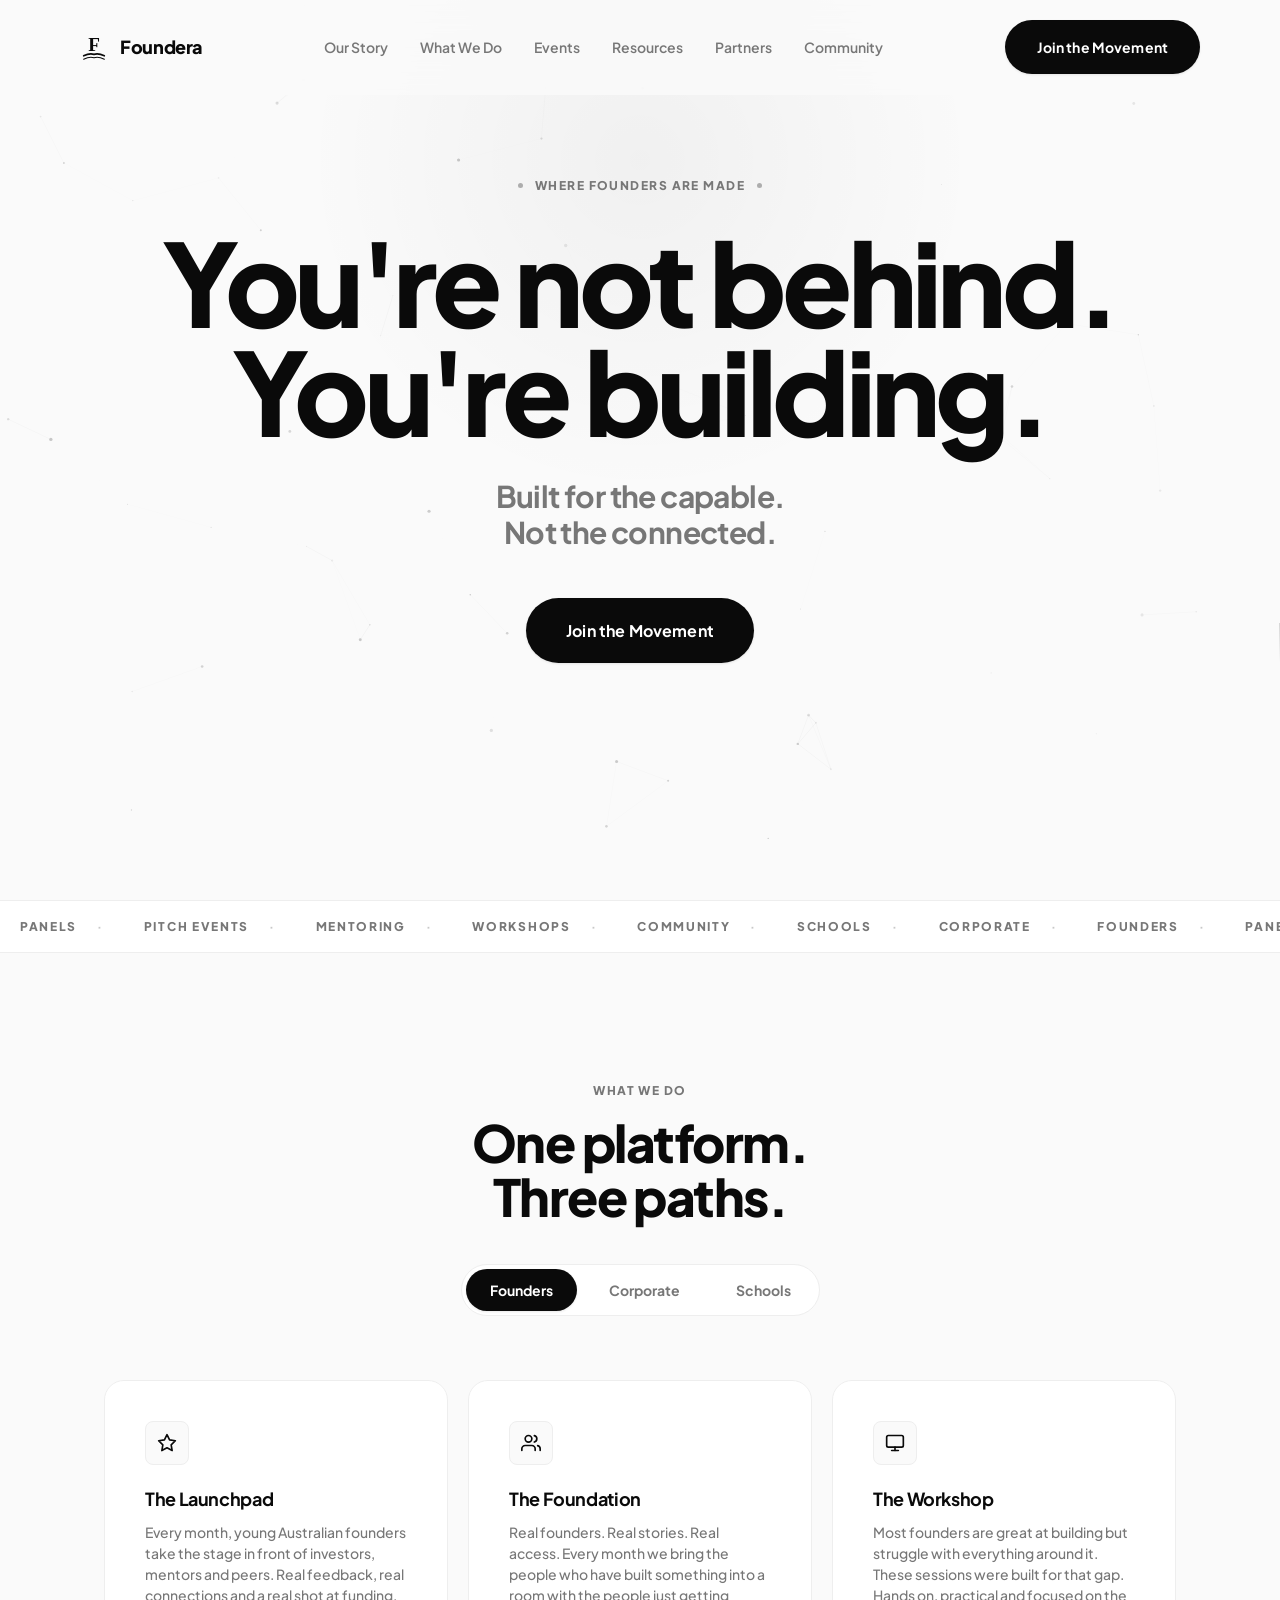
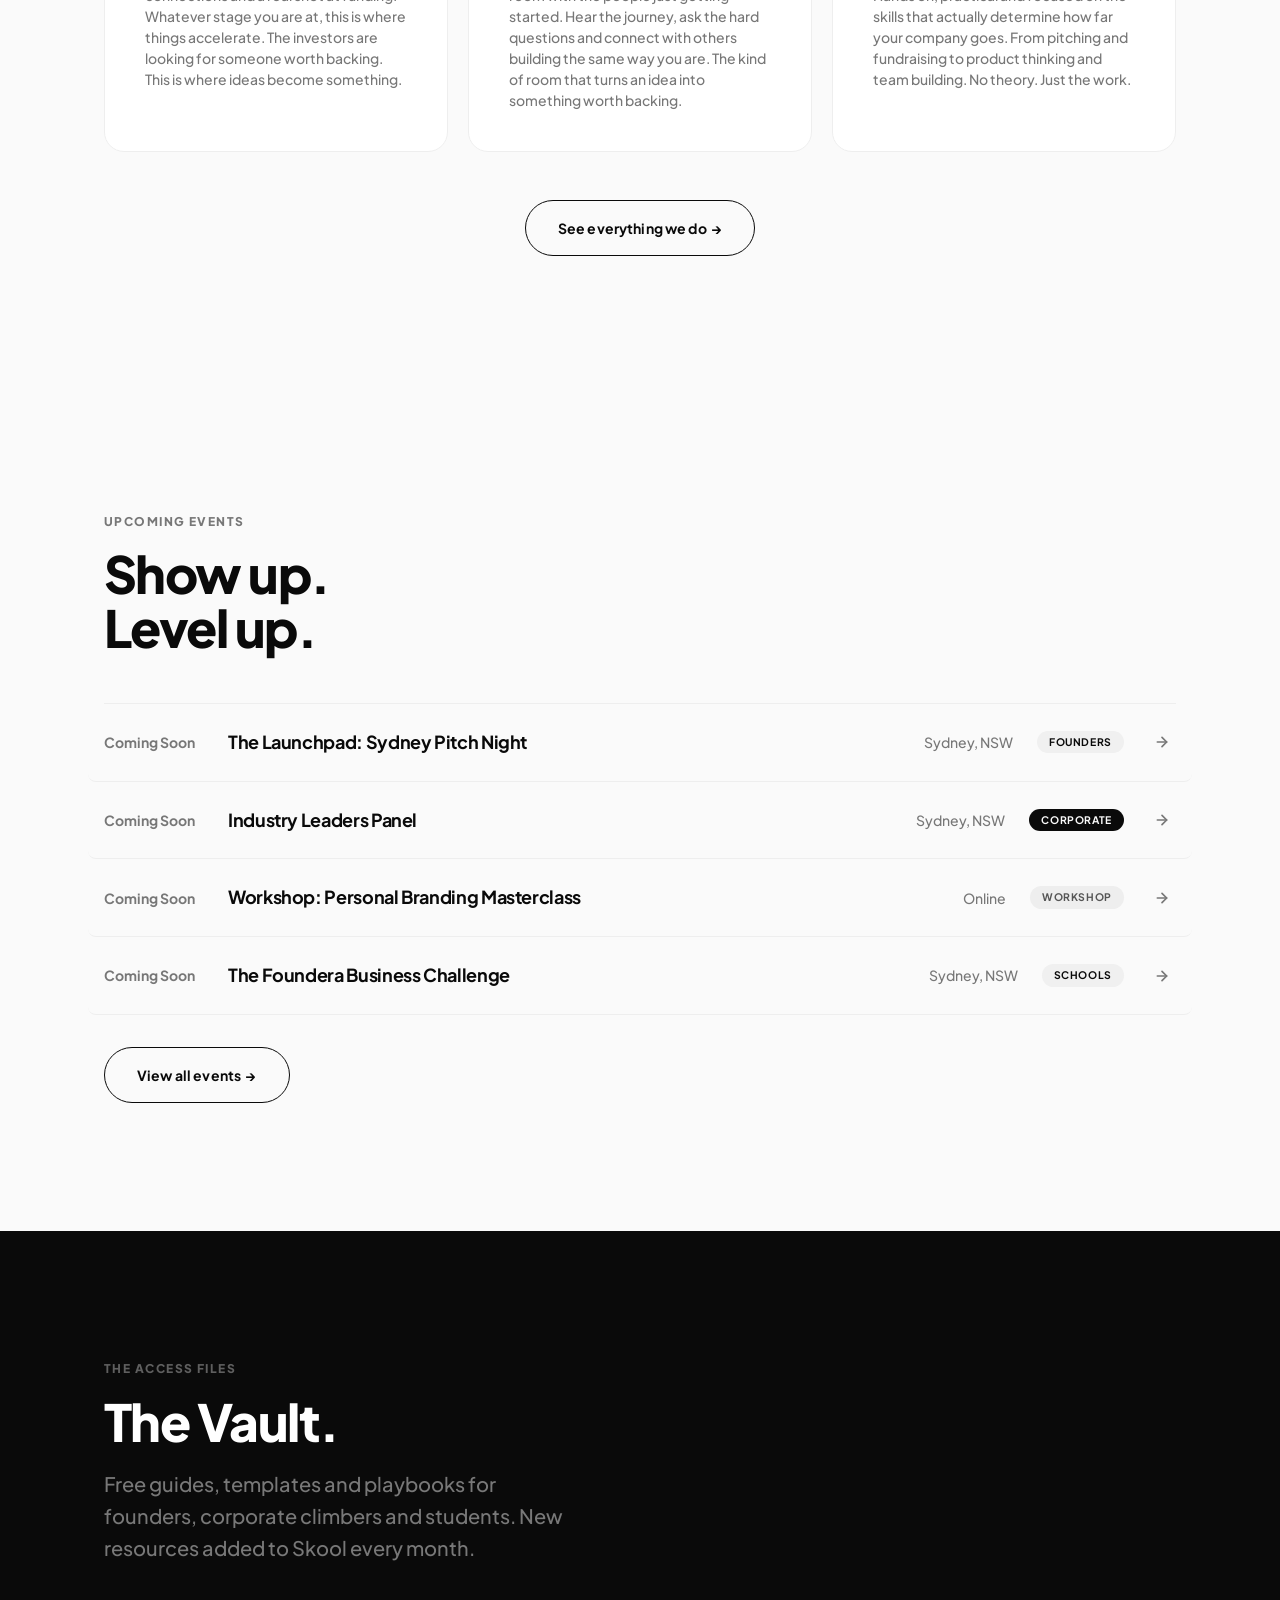
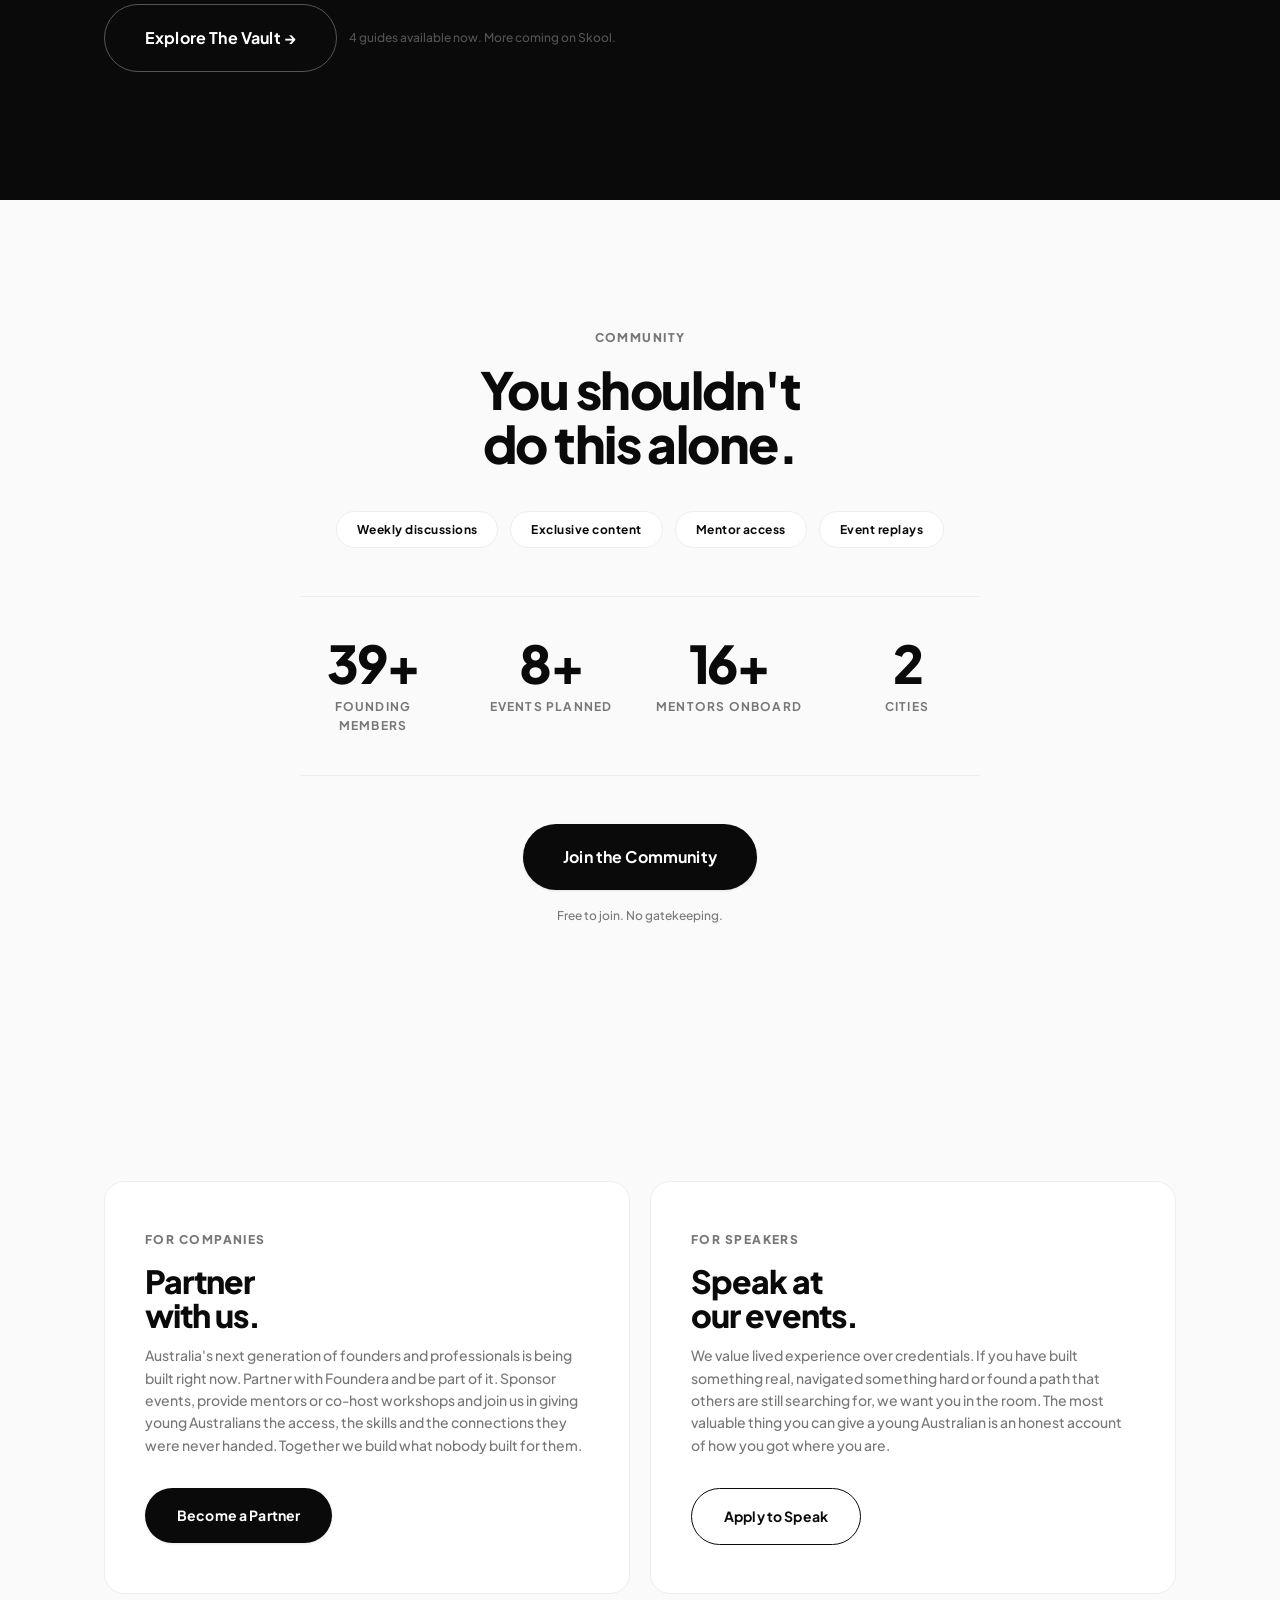
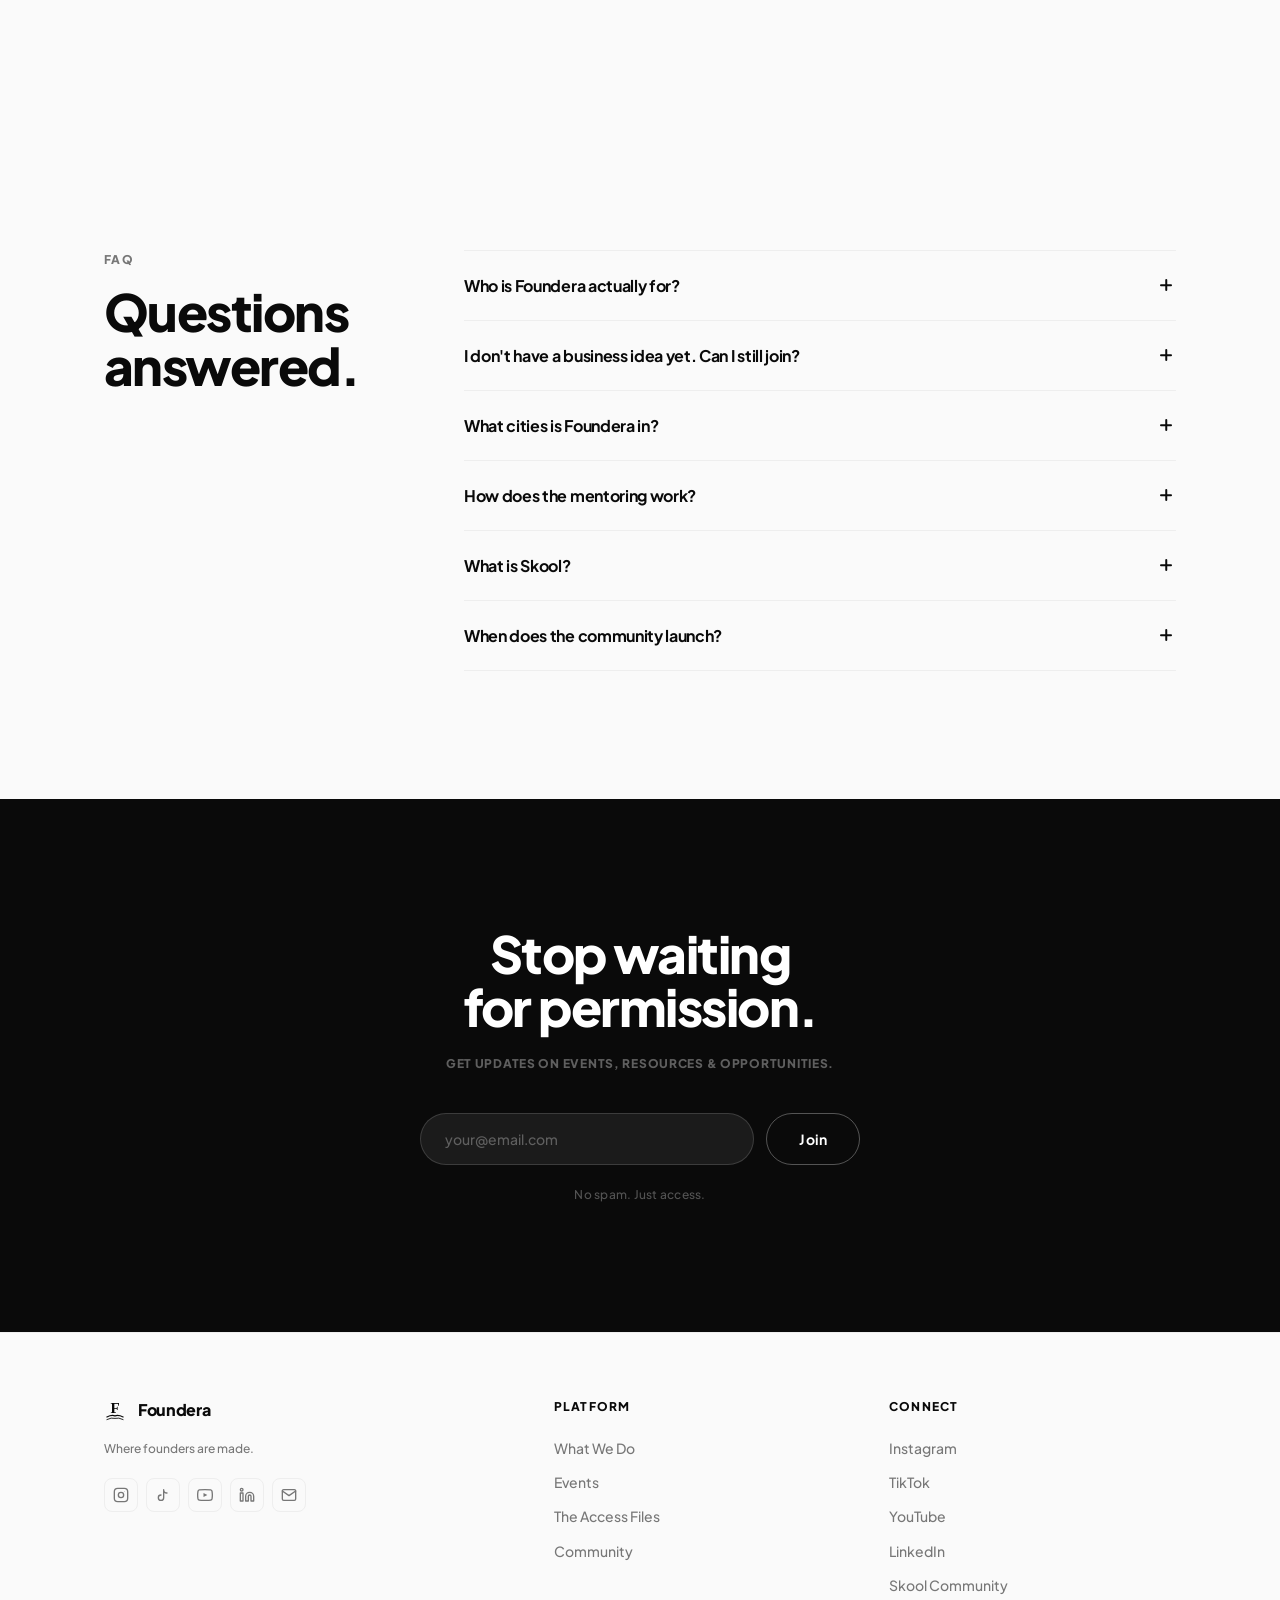
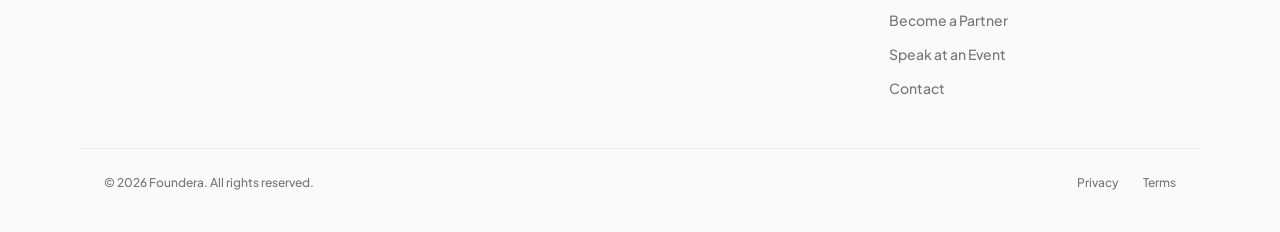
==== index.html @ 99ec3696 "Initial commit — Foundera site" ====
<!DOCTYPE html>
<html lang="en">
<head>
  <meta charset="UTF-8" />
  <meta name="viewport" content="width=device-width, initial-scale=1.0" />
  <meta name="description" content="Foundera | Where founders are made. Built for the capable. Not the connected." />
  <meta name="theme-color" content="#0A0A0A" />
  <meta property="og:title"       content="Foundera | Where Founders Are Made" />
  <meta property="og:description" content="Built for the capable. Not the connected." />
  <meta property="og:type"        content="website" />
  <meta property="og:url"         content="https://foundera.com.au" />
  <meta property="og:image"       content="https://foundera.com.au/og-image.png" />
  <meta property="og:site_name"   content="Foundera" />
  <meta name="twitter:card"        content="summary_large_image" />
  <meta name="twitter:title"       content="Foundera | Where Founders Are Made" />
  <meta name="twitter:description" content="Built for the capable. Not the connected." />
  <meta name="twitter:image"       content="https://foundera.com.au/og-image.png" />
  <title>Foundera | Where Founders Are Made</title>
  <link rel="icon" type="image/svg+xml" href="data:image/svg+xml,%3Csvg xmlns='http://www.w3.org/2000/svg' viewBox='0 0 32 38' fill='none'%3E%3Ctext x='16' y='25' text-anchor='middle' font-family='Georgia%2Cserif' font-size='26' font-weight='700' fill='%230A0A0A'%3EF%3C%2Ftext%3E%3Cpath d='M2 31 Q10 27 16 29 Q22 27 30 31' stroke='%230A0A0A' stroke-width='2.2' stroke-linecap='round' fill='none'/%3E%3Cpath d='M2 35.5 Q10 31.5 16 33.5 Q22 31.5 30 35.5' stroke='%230A0A0A' stroke-width='1.5' stroke-linecap='round' fill='none'/%3E%3C%2Fsvg%3E" />
  <link rel="preconnect" href="https://fonts.googleapis.com" />
  <link rel="preconnect" href="https://fonts.gstatic.com" crossorigin />
  <link rel="stylesheet" href="style.css" />
  <style>
    /* ── Animation layer ── */

    /* Hero: position relative so canvas sits behind content */
    .hero { position: relative; overflow: hidden; }

    /* Floating particle canvas */
    #heroCanvas {
      position: absolute;
      inset: 0;
      width: 100%;
      height: 100%;
      pointer-events: none;
      z-index: 0;
    }
    .hero .container { position: relative; z-index: 1; }
    .hero-scroll      { position: relative; z-index: 1; }

    /* Soft drifting gradient orb behind hero text */
    .hero::before {
      content: '';
      position: absolute;
      width: 680px;
      height: 680px;
      border-radius: 50%;
      background: radial-gradient(circle, rgba(0,0,0,0.04) 0%, transparent 70%);
      top: -180px;
      left: 50%;
      transform: translateX(-50%);
      animation: heroOrb 14s ease-in-out infinite alternate;
      pointer-events: none;
      z-index: 0;
    }
    @keyframes heroOrb {
      0%   { transform: translateX(-58%) scale(1);    opacity: .6; }
      100% { transform: translateX(-42%) scale(1.18); opacity: 1;  }
    }

    /* Hero eyebrow gently floats */
    .hero-eyebrow { animation: floatPill 6s ease-in-out infinite; }
    @keyframes floatPill {
      0%, 100% { transform: translateY(0); }
      50%       { transform: translateY(-5px); }
    }

    /* 3-D card tilt — transition handles smooth snap-back */
    .card {
      transform-style: preserve-3d;
      transition: transform 0.18s cubic-bezier(0.25,0.46,0.45,0.94),
                  box-shadow 0.18s ease;
      will-change: transform;
    }

    /* Reduced motion & mobile: strip all extras */
    @media (prefers-reduced-motion: reduce) {
      .hero::before  { animation: none; }
      .hero-eyebrow  { animation: none; }
      #heroCanvas    { display: none; }
    }
    @media (max-width: 768px) {
      #heroCanvas   { display: none; }
      .hero::before { display: none; }
      .hero-eyebrow { animation: none; }
    }

    /* ── FAQ ── */
    .faq-section { padding: var(--sp-32) 0; }
    .faq-grid { display: grid; grid-template-columns: 280px 1fr; gap: var(--sp-20); align-items: start; }
    @media (max-width: 768px) { .faq-grid { grid-template-columns: 1fr; gap: var(--sp-10); } .faq-section { padding: var(--sp-20) 0; } }
    .faq-list { border-top: 1px solid var(--color-border); }
    .faq-item { border-bottom: 1px solid var(--color-border); }
    .faq-question {
      width: 100%; background: none; border: none; text-align: left;
      font-family: var(--font); font-size: var(--text-base); font-weight: var(--fw-bold);
      color: var(--color-black); letter-spacing: var(--ls-tight);
      padding: var(--sp-6) 0; cursor: pointer;
      display: flex; justify-content: space-between; align-items: center; gap: var(--sp-4);
    }
    .faq-icon { width: 20px; height: 20px; flex-shrink: 0; position: relative; }
    .faq-icon::before, .faq-icon::after {
      content: ''; position: absolute; background: var(--color-black);
      border-radius: 2px; transition: transform 0.25s ease, opacity 0.25s ease;
    }
    .faq-icon::before { width: 12px; height: 1.5px; top: 50%; left: 50%; transform: translate(-50%,-50%); }
    .faq-icon::after  { width: 1.5px; height: 12px; top: 50%; left: 50%; transform: translate(-50%,-50%); }
    .faq-item.open .faq-icon::after { transform: translate(-50%,-50%) rotate(90deg); opacity: 0; }
    .faq-answer {
      font-size: var(--text-sm); color: var(--color-grey); font-weight: var(--fw-medium);
      line-height: 1.7; max-height: 0; overflow: hidden;
      transition: max-height 0.35s ease, padding 0.25s ease;
    }
    .faq-item.open .faq-answer { max-height: 300px; padding-bottom: var(--sp-6); }

    /* ── The Shift Section ── */
    .shift-section { background: #0a0a0a; padding: var(--sp-24) 0; overflow: hidden; }
    .shift-heading { text-align: center; margin-bottom: var(--sp-14); }
    @media (max-width: 768px) { .shift-section { padding: var(--sp-16) 0; } }

    .shift-columns {
      display: grid; grid-template-columns: 1fr 48px 1fr;
      height: 400px; overflow: hidden; position: relative;
    }
    .shift-columns::before, .shift-columns::after {
      content: ''; position: absolute; left: 0; right: 0; height: 100px; z-index: 2; pointer-events: none;
    }
    .shift-columns::before { top: 0; background: linear-gradient(to bottom, #0a0a0a 0%, transparent 100%); }
    .shift-columns::after  { bottom: 0; background: linear-gradient(to top, #0a0a0a 0%, transparent 100%); }

    .shift-col { overflow: hidden; }
    .shift-col-inner { display: flex; flex-direction: column; gap: var(--sp-3); }
    .shift-col:hover .shift-col-inner { animation-play-state: paused; }

    @keyframes shiftA { from { transform: translateY(0); } to { transform: translateY(-50%); } }
    @keyframes shiftB { from { transform: translateY(-50%); } to { transform: translateY(0); } }
    .shift-col-before .shift-col-inner { animation: shiftA 28s linear infinite; }
    .shift-col-after  .shift-col-inner { animation: shiftB 22s linear infinite; }

    .shift-divider {
      display: flex; flex-direction: column; align-items: center;
      justify-content: center; position: relative; z-index: 3;
    }
    .shift-divider-line { width: 1px; flex: 1; background: linear-gradient(to bottom, transparent, rgba(255,255,255,.12), transparent); }
    .shift-divider-arrow {
      width: 34px; height: 34px; border-radius: 50%; flex-shrink: 0;
      background: rgba(255,255,255,.07); border: 1px solid rgba(255,255,255,.15);
      display: flex; align-items: center; justify-content: center;
      color: rgba(255,255,255,.5); font-size: 14px; margin: var(--sp-4) 0;
    }

    .shift-item {
      padding: var(--sp-4) var(--sp-5); border-radius: 10px;
      font-size: var(--text-sm); line-height: 1.5;
    }
    .shift-item-before {
      color: rgba(255,255,255,.28); font-style: italic; text-align: right;
      background: rgba(255,255,255,.025); border: 1px solid rgba(255,255,255,.06);
    }
    .shift-item-after {
      color: rgba(255,255,255,.82); font-weight: var(--fw-semibold); text-align: left;
      background: rgba(255,255,255,.06); border: 1px solid rgba(255,255,255,.11);
    }

    /* ── Tab fade animation ── */
    @keyframes tabFadeIn {
      from { opacity: 0; transform: translateY(8px); }
      to   { opacity: 1; transform: translateY(0); }
    }
    .tab-panel.active { animation: tabFadeIn .3s ease; }

    /* ── Platform Features ── */
    .features-section { padding: var(--sp-20) 0; background: var(--color-off-white); }
    .features-grid {
      display: grid;
      grid-template-columns: repeat(3, 1fr);
      gap: var(--sp-4);
      margin-top: var(--sp-14);
    }
    .feature-card {
      padding: var(--sp-8);
      border: 1px solid var(--color-border);
      border-radius: 16px;
      background: var(--color-white);
      transition: transform .22s ease, box-shadow .22s ease, border-color .22s ease;
      cursor: default;
    }
    .feature-card:hover {
      transform: translateY(-4px);
      box-shadow: 0 16px 40px rgba(0,0,0,.07);
      border-color: rgba(0,0,0,.1);
    }
    .feature-icon {
      width: 42px;
      height: 42px;
      border-radius: 11px;
      background: var(--color-white);
      border: 1px solid var(--color-border);
      display: flex;
      align-items: center;
      justify-content: center;
      margin-bottom: var(--sp-5);
    }
    .feature-title {
      font-size: var(--text-base);
      font-weight: var(--fw-bold);
      letter-spacing: var(--ls-tight);
      margin-bottom: var(--sp-2);
      color: var(--color-black);
    }
    .feature-body {
      font-size: var(--text-sm);
      color: var(--color-grey);
      line-height: 1.65;
      font-weight: var(--fw-medium);
    }
    @media (max-width: 900px) { .features-grid { grid-template-columns: 1fr 1fr; } }
    @media (max-width: 480px) { .features-grid { grid-template-columns: 1fr; } }

    /* ── The Access Files ── */
    .access-grid {
      display: grid;
      grid-template-columns: repeat(4, 1fr);
      gap: var(--sp-5);
    }
    @media (max-width: 900px) {
      .access-grid { grid-template-columns: 1fr 1fr; }
    }
    @media (max-width: 540px) {
      .access-grid { grid-template-columns: 1fr; }
    }
    .access-card {
      display: flex;
      flex-direction: column;
      padding: var(--sp-8);
      background: rgba(255,255,255,.05);
      border: 1px solid rgba(255,255,255,.09);
      border-top: 2px solid rgba(255,255,255,.13);
      border-radius: 16px;
      text-decoration: none;
      position: relative;
      overflow: hidden;
      transition: background .25s ease, border-color .25s ease, transform .25s ease, box-shadow .25s ease;
    }
    .access-card:hover {
      background: rgba(255,255,255,.08);
      border-color: rgba(255,255,255,.18);
      border-top-color: rgba(255,255,255,.35);
      transform: translateY(-5px);
      box-shadow: 0 24px 48px rgba(0,0,0,.5);
    }
    .access-num {
      font-size: 13px;
      font-weight: var(--fw-semibold);
      letter-spacing: .1em;
      color: rgba(255,255,255,.25);
      margin-bottom: var(--sp-5);
      font-variant-numeric: tabular-nums;
    }
    .access-title {
      font-size: var(--text-lg);
      font-weight: var(--fw-bold);
      color: #fff;
      line-height: 1.3;
      letter-spacing: var(--ls-tight);
      margin-bottom: var(--sp-4);
    }
    .access-sub {
      font-size: var(--text-sm);
      color: rgba(255,255,255,.45);
      line-height: 1.7;
      flex: 1;
    }
    .access-footer {
      display: flex;
      justify-content: space-between;
      align-items: center;
      padding-top: var(--sp-5);
      margin-top: var(--sp-7);
      border-top: 1px solid rgba(255,255,255,.07);
    }
    .access-tag {
      font-size: 10px;
      font-weight: var(--fw-semibold);
      letter-spacing: .1em;
      text-transform: uppercase;
      color: rgba(255,255,255,.35);
      border: 1px solid rgba(255,255,255,.12);
      border-radius: 100px;
      padding: 3px 10px;
    }
    .access-cta {
      font-size: var(--text-sm);
      font-weight: var(--fw-semibold);
      color: rgba(255,255,255,.8);
      display: flex;
      align-items: center;
      gap: 5px;
      transition: color .2s ease;
    }
    .access-card:hover .access-cta { color: #fff; }
    .access-cta svg { transition: transform .2s ease; }
    .access-card:hover .access-cta svg { transform: translateX(4px); }
  </style>
</head>
<body>

  <!-- NAV -->
  <nav class="nav" id="nav">
    <div class="nav-inner">
      <a href="index.html" class="nav-logo">
        <svg width="28" height="28" viewBox="0 0 32 38" fill="none" xmlns="http://www.w3.org/2000/svg">
          <text x="16" y="25" text-anchor="middle" font-family="Georgia,'Times New Roman',serif" font-size="26" font-weight="700" fill="currentColor">F</text>
          <path d="M2 31 Q10 27 16 29 Q22 27 30 31" stroke="currentColor" stroke-width="2.2" stroke-linecap="round" fill="none"/>
          <path d="M2 35.5 Q10 31.5 16 33.5 Q22 31.5 30 35.5" stroke="currentColor" stroke-width="1.5" stroke-linecap="round" fill="none"/>
        </svg>
        <span class="nav-logo-word">Foundera</span>
      </a>
      <ul class="nav-links">
        <li><a href="about.html"       class="nav-link">Our Story</a></li>
        <li><a href="what-we-do.html" class="nav-link">What We Do</a></li>
        <li><a href="events.html"     class="nav-link">Events</a></li>
        <li><a href="resources.html" class="nav-link">Resources</a></li>
        <li><a href="partners.html"   class="nav-link">Partners</a></li>
        <li><a href="community.html"  class="nav-link">Community</a></li>
      </ul>
      <a href="community.html" class="btn btn-primary">Join the Movement</a>
      <button class="nav-burger" id="navBurger" aria-label="Open menu" aria-expanded="false">
        <span></span><span></span><span></span>
      </button>
    </div>
  </nav>

  <div class="nav-mobile" id="navMobile">
    <a href="about.html" class="nav-mobile-link">Our Story</a>
    <a href="what-we-do.html" class="nav-mobile-link">What We Do</a>
    <a href="events.html" class="nav-mobile-link">Events</a>
    <a href="resources.html" class="nav-mobile-link">Resources</a>
    <a href="partners.html" class="nav-mobile-link">Partners</a>
    <a href="community.html" class="nav-mobile-link">Community</a>
    <a href="community.html#join" class="btn btn-primary btn-lg nav-mobile-cta">Join the Movement</a>
  </div>

  <main>

    <!-- 1. HERO -->
    <section class="hero">
      <canvas id="heroCanvas" aria-hidden="true"></canvas>
      <div class="container">
        <div class="hero-eyebrow reveal">
          <span class="hero-dot"></span>
          <span class="label">Where founders are made</span>
          <span class="hero-dot"></span>
        </div>
        <h1 class="hero-h1 reveal d1">You're not behind.<br>You're building.</h1>
        <p class="hero-sub reveal d2">Built for the capable.<br>Not the connected.</p>
        <div class="reveal d3">
          <a href="community.html" class="btn btn-primary btn-lg">Join the Movement</a>
        </div>
      </div>
      <div class="hero-scroll" aria-hidden="true"><div class="hero-scroll-line"></div></div>
    </section>

    <!-- 2. MARQUEE -->
    <div class="marquee-wrap" aria-hidden="true">
      <div class="marquee-track">
        <div class="marquee-group">
          <span class="marquee-item">Panels</span><span class="marquee-item">Pitch Events</span>
          <span class="marquee-item">Mentoring</span><span class="marquee-item">Workshops</span>
          <span class="marquee-item">Community</span><span class="marquee-item">Schools</span>
          <span class="marquee-item">Corporate</span><span class="marquee-item">Founders</span>
        </div>
        <div class="marquee-group" aria-hidden="true">
          <span class="marquee-item">Panels</span><span class="marquee-item">Pitch Events</span>
          <span class="marquee-item">Mentoring</span><span class="marquee-item">Workshops</span>
          <span class="marquee-item">Community</span><span class="marquee-item">Schools</span>
          <span class="marquee-item">Corporate</span><span class="marquee-item">Founders</span>
        </div>
      </div>
    </div>

    <!-- 3. WHAT WE DO -->
    <section id="what-we-do" class="section">
      <div class="container">
        <div class="tabs-header reveal">
          <p class="label" style="margin-bottom:var(--sp-4)">What We Do</p>
          <h2 class="headline">One platform.<br>Three paths.</h2>
          <nav class="tabs-nav">
            <button class="tab-btn active" data-tab="founders">Founders</button>
            <button class="tab-btn"        data-tab="corporate">Corporate</button>
            <button class="tab-btn"        data-tab="schools">Schools</button>
          </nav>
        </div>

        <div class="tab-panel active" data-panel="founders">
          <div class="cards-grid">
            <article class="card reveal">
              <div class="card-icon"><svg width="20" height="20" viewBox="0 0 24 24" fill="none" stroke="currentColor" stroke-width="2" stroke-linecap="round" stroke-linejoin="round"><polygon points="12 2 15.09 8.26 22 9.27 17 14.14 18.18 21.02 12 17.77 5.82 21.02 7 14.14 2 9.27 8.91 8.26 12 2"/></svg></div>
              <h3 class="card-title">The Launchpad</h3>
              <p class="card-body">Every month, young Australian founders take the stage in front of investors, mentors and peers. Real feedback, real connections and a real shot at funding. Whatever stage you are at, this is where things accelerate. The investors are looking for someone worth backing. This is where ideas become something.</p>
            </article>
            <article class="card reveal d1">
              <div class="card-icon"><svg width="20" height="20" viewBox="0 0 24 24" fill="none" stroke="currentColor" stroke-width="2" stroke-linecap="round" stroke-linejoin="round"><path d="M17 21v-2a4 4 0 0 0-4-4H5a4 4 0 0 0-4 4v2"/><circle cx="9" cy="7" r="4"/><path d="M23 21v-2a4 4 0 0 0-3-3.87"/><path d="M16 3.13a4 4 0 0 1 0 7.75"/></svg></div>
              <h3 class="card-title">The Foundation</h3>
              <p class="card-body">Real founders. Real stories. Real access. Every month we bring the people who have built something into a room with the people just getting started. Hear the journey, ask the hard questions and connect with others building the same way you are. The kind of room that turns an idea into something worth backing.</p>
            </article>
            <article class="card reveal d2">
              <div class="card-icon"><svg width="20" height="20" viewBox="0 0 24 24" fill="none" stroke="currentColor" stroke-width="2" stroke-linecap="round" stroke-linejoin="round"><rect x="2" y="3" width="20" height="14" rx="2"/><line x1="8" y1="21" x2="16" y2="21"/><line x1="12" y1="17" x2="12" y2="21"/></svg></div>
              <h3 class="card-title">The Workshop</h3>
              <p class="card-body">Most founders are great at building but struggle with everything around it. These sessions were built for that gap. Hands on, practical and focused on the skills that actually determine how far your company goes. From pitching and fundraising to product thinking and team building. No theory. Just the work.</p>
            </article>
          </div>
        </div>

        <div class="tab-panel" data-panel="corporate">
          <div class="cards-grid">
            <article class="card reveal">
              <div class="card-icon"><svg width="20" height="20" viewBox="0 0 24 24" fill="none" stroke="currentColor" stroke-width="2" stroke-linecap="round" stroke-linejoin="round"><rect x="2" y="7" width="20" height="14" rx="2"/><path d="M16 7V5a2 2 0 0 0-2-2h-4a2 2 0 0 0-2 2v2"/></svg></div>
              <h3 class="card-title">Industry Panels</h3>
              <p class="card-body">Every month we put you in the room with senior leaders from Australia's biggest firms. Small enough to actually talk to them. Hear how they built their careers, what their industries actually look like from the inside and what they wish someone had told them when they were exactly where you are now.</p>
            </article>
            <article class="card reveal d1">
              <div class="card-icon"><svg width="20" height="20" viewBox="0 0 24 24" fill="none" stroke="currentColor" stroke-width="2" stroke-linecap="round" stroke-linejoin="round"><path d="M20 21v-2a4 4 0 0 0-4-4H8a4 4 0 0 0-4 4v2"/><circle cx="12" cy="7" r="4"/></svg></div>
              <h3 class="card-title">Career Mentoring</h3>
              <p class="card-body">Paired with professionals in your exact field who have already walked the path you are on. One on one sessions that fast-track your career growth, sharpen your direction and give you honest advice from someone who genuinely remembers what it was like to be exactly where you are.</p>
            </article>
            <article class="card reveal d2">
              <div class="card-icon"><svg width="20" height="20" viewBox="0 0 24 24" fill="none" stroke="currentColor" stroke-width="2" stroke-linecap="round" stroke-linejoin="round"><polyline points="22 12 18 12 15 21 9 3 6 12 2 12"/></svg></div>
              <h3 class="card-title">Skill Workshops</h3>
              <p class="card-body">Your degree gets you to the door. These workshops get you through it. Practical, hands on sessions built around the skills universities do not teach. Resume building, interview prep, networking, negotiation and the professional habits that turn a good student into someone employers actually want to hire.</p>
            </article>
          </div>
        </div>

        <div class="tab-panel" data-panel="schools">
          <div class="cards-grid">
            <article class="card reveal">
              <div class="card-icon"><svg width="20" height="20" viewBox="0 0 24 24" fill="none" stroke="currentColor" stroke-width="2" stroke-linecap="round" stroke-linejoin="round"><path d="M3 9l9-7 9 7v11a2 2 0 0 1-2 2H5a2 2 0 0 1-2-2z"/><polyline points="9 22 9 12 15 12 15 22"/></svg></div>
              <h3 class="card-title">Campus Programs</h3>
              <p class="card-body">We partner with high schools and universities across Australia to deliver programs that go beyond the classroom. Real mentoring, real career exposure and hands on skill building, all designed around what students actually need to land internships, build confidence and take the next step.</p>
            </article>
            <article class="card reveal d1">
              <div class="card-icon"><svg width="20" height="20" viewBox="0 0 24 24" fill="none" stroke="currentColor" stroke-width="2" stroke-linecap="round" stroke-linejoin="round"><circle cx="12" cy="12" r="10"/><path d="M8 14s1.5 2 4 2 4-2 4-2"/><line x1="9" y1="9" x2="9.01" y2="9"/><line x1="15" y1="9" x2="15.01" y2="9"/></svg></div>
              <h3 class="card-title">Student Mentoring</h3>
              <p class="card-body">Your mentor was in your shoes not long ago. They know the path because they just walked it. Matched on your field and your goals, these one on one sessions give you a clear roadmap from someone who just came out the other side. We help you land it.</p>
            </article>
            <article class="card reveal d2">
              <div class="card-icon"><svg width="20" height="20" viewBox="0 0 24 24" fill="none" stroke="currentColor" stroke-width="2" stroke-linecap="round" stroke-linejoin="round"><path d="M17 21v-2a4 4 0 0 0-4-4H5a4 4 0 0 0-4 4v2"/><circle cx="9" cy="7" r="4"/><line x1="19" y1="8" x2="19" y2="14"/><line x1="22" y1="11" x2="16" y2="11"/></svg></div>
              <h3 class="card-title">The Foundera Business Challenge</h3>
              <p class="card-body">Case competitions, industry simulations and summits that put students in front of real business problems and real professionals. Teams compete, present and are judged by people who are actually hiring. Strong performances open doors. This is how students turn a degree into a career opportunity before graduation.</p>
            </article>
          </div>
        </div>

        <div class="reveal" style="text-align:center; margin-top:var(--sp-12)">
          <a href="what-we-do.html" class="btn btn-outline">See everything we do &nbsp;→</a>
        </div>
      </div>
    </section>

    <!-- 4. EVENTS -->
    <section id="events" class="section">
      <div class="container">
        <div class="reveal" style="margin-bottom:var(--sp-12)">
          <p class="label" style="margin-bottom:var(--sp-4)">Upcoming Events</p>
          <h2 class="headline">Show up.<br>Level up.</h2>
        </div>
        <div class="events-list reveal d1">
          <a class="event-row" href="events.html">
            <span class="event-date">Coming Soon</span>
            <span class="event-title">The Launchpad: Sydney Pitch Night</span>
            <span class="event-location">Sydney, NSW</span>
            <span class="badge badge-founders">Founders</span>
            <span class="event-arrow"><svg width="16" height="16" viewBox="0 0 24 24" fill="none" stroke="currentColor" stroke-width="2.5" stroke-linecap="round" stroke-linejoin="round"><line x1="5" y1="12" x2="19" y2="12"/><polyline points="12 5 19 12 12 19"/></svg></span>
          </a>
          <a class="event-row" href="events.html">
            <span class="event-date">Coming Soon</span>
            <span class="event-title">Industry Leaders Panel</span>
            <span class="event-location">Sydney, NSW</span>
            <span class="badge badge-corporate">Corporate</span>
            <span class="event-arrow"><svg width="16" height="16" viewBox="0 0 24 24" fill="none" stroke="currentColor" stroke-width="2.5" stroke-linecap="round" stroke-linejoin="round"><line x1="5" y1="12" x2="19" y2="12"/><polyline points="12 5 19 12 12 19"/></svg></span>
          </a>
          <a class="event-row" href="events.html">
            <span class="event-date">Coming Soon</span>
            <span class="event-title">Workshop: Personal Branding Masterclass</span>
            <span class="event-location">Online</span>
            <span class="badge badge-workshop">Workshop</span>
            <span class="event-arrow"><svg width="16" height="16" viewBox="0 0 24 24" fill="none" stroke="currentColor" stroke-width="2.5" stroke-linecap="round" stroke-linejoin="round"><line x1="5" y1="12" x2="19" y2="12"/><polyline points="12 5 19 12 12 19"/></svg></span>
          </a>
          <a class="event-row" href="events.html">
            <span class="event-date">Coming Soon</span>
            <span class="event-title">The Foundera Business Challenge</span>
            <span class="event-location">Sydney, NSW</span>
            <span class="badge badge-founders">Schools</span>
            <span class="event-arrow"><svg width="16" height="16" viewBox="0 0 24 24" fill="none" stroke="currentColor" stroke-width="2.5" stroke-linecap="round" stroke-linejoin="round"><line x1="5" y1="12" x2="19" y2="12"/><polyline points="12 5 19 12 12 19"/></svg></span>
          </a>
        </div>
        <div class="reveal d2" style="margin-top:var(--sp-8)">
          <a href="events.html" class="btn btn-outline">View all events &nbsp;→</a>
        </div>
      </div>
    </section>

    <!-- 6. THE ACCESS FILES -->
    <section id="resources" class="resources-section">
      <div class="container">
        <div class="reveal" style="margin-bottom:var(--sp-10)">
          <p class="label label-light" style="margin-bottom:var(--sp-4)">The Access Files</p>
          <h2 class="headline headline-white">The Vault.</h2>
          <p style="margin-top:var(--sp-5); font-size:clamp(var(--text-base),1.6vw,var(--text-xl)); color:rgba(255,255,255,.45); font-weight:var(--fw-medium); max-width:480px; line-height:1.6;">Free guides, templates and playbooks for founders, corporate climbers and students. New resources added to Skool every month.</p>
        </div>
        <div class="reveal d1" style="display:flex; gap:var(--sp-3); flex-wrap:wrap; align-items:center; margin-top:var(--sp-10)">
          <a href="resources.html" class="btn btn-outline-white btn-lg">Explore The Vault →</a>
          <p style="font-size:var(--text-xs); color:rgba(255,255,255,.3); font-weight:var(--fw-medium)">4 guides available now. More coming on Skool.</p>
        </div>
      </div>
    </section>

    <!-- 7. COMMUNITY -->
    <section id="community" class="community-section">
      <div class="container">
        <div class="reveal" style="margin-bottom:var(--sp-10)">
          <p class="label" style="margin-bottom:var(--sp-4)">Community</p>
          <h2 class="headline">You shouldn't<br>do this alone.</h2>
        </div>
        <div class="community-pills reveal d1">
          <span class="pill">Weekly discussions</span>
          <span class="pill">Exclusive content</span>
          <span class="pill">Mentor access</span>
          <span class="pill">Event replays</span>
        </div>
        <div class="stats-grid reveal d2">
          <div class="stat-item">
            <p class="stat-number" data-target="50" data-suffix="+">0</p>
            <p class="stat-label">Founding Members</p>
          </div>
          <div class="stat-item">
            <p class="stat-number" data-target="10" data-suffix="+">0</p>
            <p class="stat-label">Events Planned</p>
          </div>
          <div class="stat-item">
            <p class="stat-number" data-target="20" data-suffix="+">0</p>
            <p class="stat-label">Mentors Onboard</p>
          </div>
          <div class="stat-item">
            <p class="stat-number" data-target="3" data-suffix="">0</p>
            <p class="stat-label">Cities</p>
          </div>
        </div>
        <div class="reveal d3">
          <a href="community.html" class="btn btn-primary btn-lg">Join the Community</a>
          <p style="margin-top:var(--sp-4);font-size:var(--text-xs);color:var(--color-grey);font-weight:var(--fw-medium)">Free to join. No gatekeeping.</p>
        </div>
      </div>
    </section>

    <!-- 7. PARTNER + SPEAK -->
    <section id="partners" class="section">
      <div class="container">
        <div class="split-grid">
          <div class="split-card reveal">
            <div>
              <p class="label" style="margin-bottom:var(--sp-4)">For Companies</p>
              <h2 class="split-card-headline">Partner<br>with us.</h2>
              <p class="split-card-body" style="margin-top:var(--sp-3)">Australia's next generation of founders and professionals is being built right now. Partner with Foundera and be part of it. Sponsor events, provide mentors or co-host workshops and join us in giving young Australians the access, the skills and the connections they were never handed. Together we build what nobody built for them.</p>
            </div>
            <div>
              <a href="partners.html" class="btn btn-primary">Become a Partner</a>
            </div>
          </div>
          <div class="split-card reveal d1">
            <div>
              <p class="label" style="margin-bottom:var(--sp-4)">For Speakers</p>
              <h2 class="split-card-headline">Speak at<br>our events.</h2>
              <p class="split-card-body" style="margin-top:var(--sp-3)">We value lived experience over credentials. If you have built something real, navigated something hard or found a path that others are still searching for, we want you in the room. The most valuable thing you can give a young Australian is an honest account of how you got where you are.</p>
            </div>
            <div>
              <a href="partners.html#speak" class="btn btn-outline">Apply to Speak</a>
            </div>
          </div>
        </div>
      </div>
    </section>

    <!-- 8. FAQ -->
    <section class="faq-section">
      <div class="container">
        <div class="faq-grid">
          <div class="reveal">
            <p class="label" style="margin-bottom:var(--sp-4)">FAQ</p>
            <h2 class="headline">Questions<br>answered.</h2>
          </div>
          <div class="faq-list reveal d1">

            <div class="faq-item">
              <button class="faq-question">
                Who is Foundera actually for?
                <span class="faq-icon"></span>
              </button>
              <div class="faq-answer">Foundera is for ambitious people in their 20s and 30s who are building something, thinking about it, or just know they want more than the default career path. That includes founders, side-hustlers, corporate climbers, graduates and anyone who feels like they are figuring it out alone.</div>
            </div>

            <div class="faq-item">
              <button class="faq-question">
                I don't have a business idea yet. Can I still join?
                <span class="faq-icon"></span>
              </button>
              <div class="faq-answer">Absolutely. Foundera is not just for people with a business already running. Whether you are exploring an idea, in a corporate role, or still studying, there is a place for you here. The community is built for people who are ambitious and building toward something, whatever stage that looks like.</div>
            </div>

            <div class="faq-item">
              <button class="faq-question">
                What cities is Foundera in?
                <span class="faq-icon"></span>
              </button>
              <div class="faq-answer">Foundera is currently based in Australia and growing. Events are held in Sydney with plans to expand to other cities. The online community on Skool is open to everyone across Australia regardless of location.</div>
            </div>

            <div class="faq-item">
              <button class="faq-question">
                How does the mentoring work?
                <span class="faq-icon"></span>
              </button>
              <div class="faq-answer">When you join, you get paired with a mentor specific to your field and stage. This is not a generic match. We take into account where you are, where you want to go, and who is best placed to help you get there. Your mentor has been in your position and is invested in your progress.</div>
            </div>

            <div class="faq-item">
              <button class="faq-question">
                What is Skool?
                <span class="faq-icon"></span>
              </button>
              <div class="faq-answer">Skool is the platform we use to host the Foundera community. Think of it as a space built for real conversations, shared resources and genuine connection. It is free to use, works on any device, and keeps everything in one place. No spam, no algorithm. Just the community.</div>
            </div>

            <div class="faq-item">
              <button class="faq-question">
                When does the community launch?
                <span class="faq-icon"></span>
              </button>
              <div class="faq-answer">The Foundera community is launching on Skool soon. Drop your email below and you will be the first to know the moment the doors open. Early members get in before it is advertised anywhere else.</div>
            </div>

          </div>
        </div>
      </div>
    </section>

    <!-- 9. EMAIL CTA -->
    <section class="email-section">
      <div class="container">
        <div class="reveal">
          <h2 class="headline headline-white" style="margin-bottom:var(--sp-5)">Stop waiting<br>for permission.</h2>
          <p class="label label-light" style="letter-spacing:.06em">Get updates on events, resources &amp; opportunities.</p>
        </div>
        <form id="emailForm" class="email-form reveal d1" action="#" method="POST" data-source="landing_page">
          <input class="email-input" type="email" name="email" placeholder="your@email.com" aria-label="Email address" required />
          <button type="submit" class="btn btn-outline-white">Join</button>
        </form>
        <p class="email-note reveal d2">No spam. Just access.</p>
      </div>
    </section>

    <!-- 9. FOOTER -->
    <footer class="footer">
      <div class="footer-grid">
        <div>
          <a href="index.html" class="nav-logo" style="margin-bottom:var(--sp-4)">
            <svg width="22" height="22" viewBox="0 0 32 38" fill="none" xmlns="http://www.w3.org/2000/svg">
              <text x="16" y="25" text-anchor="middle" font-family="Georgia,'Times New Roman',serif" font-size="26" font-weight="700" fill="currentColor">F</text>
              <path d="M2 31 Q10 27 16 29 Q22 27 30 31" stroke="currentColor" stroke-width="2.2" stroke-linecap="round" fill="none"/>
              <path d="M2 35.5 Q10 31.5 16 33.5 Q22 31.5 30 35.5" stroke="currentColor" stroke-width="1.5" stroke-linecap="round" fill="none"/>
            </svg>
            <span class="nav-logo-word" style="font-size:var(--text-base)">Foundera</span>
          </a>
          <p class="footer-brand-tagline">Where founders are made.</p>
          <div class="footer-social">
            <a href="https://www.instagram.com/foundera.au" target="_blank" rel="noopener noreferrer" class="footer-social-icon" aria-label="Instagram"><svg width="16" height="16" viewBox="0 0 24 24" fill="none" stroke="currentColor" stroke-width="2" stroke-linecap="round" stroke-linejoin="round"><rect x="2" y="2" width="20" height="20" rx="5"/><circle cx="12" cy="12" r="4"/><circle cx="17.5" cy="6.5" r="0.5" fill="currentColor" stroke="none"/></svg></a>
            <a href="https://www.tiktok.com/@foundera.au" target="_blank" rel="noopener noreferrer" class="footer-social-icon" aria-label="TikTok"><svg width="16" height="16" viewBox="0 0 24 24" fill="none" stroke="currentColor" stroke-width="2" stroke-linecap="round" stroke-linejoin="round"><path d="M9 12a4 4 0 1 0 4 4V4a5 5 0 0 0 5 5"/></svg></a>
            <a href="https://www.youtube.com/@foundera" target="_blank" rel="noopener noreferrer" class="footer-social-icon" aria-label="YouTube"><svg width="16" height="16" viewBox="0 0 24 24" fill="none" stroke="currentColor" stroke-width="2" stroke-linecap="round" stroke-linejoin="round"><path d="M22.54 6.42a2.78 2.78 0 0 0-1.95-1.96C18.88 4 12 4 12 4s-6.88 0-8.59.46a2.78 2.78 0 0 0-1.95 1.96A29 29 0 0 0 1 12a29 29 0 0 0 .46 5.58A2.78 2.78 0 0 0 3.41 19.54C5.12 20 12 20 12 20s6.88 0 8.59-.46a2.78 2.78 0 0 0 1.95-1.96A29 29 0 0 0 23 12a29 29 0 0 0-.46-5.58z"/><polygon points="9.75 15.02 15.5 12 9.75 8.98 9.75 15.02" fill="currentColor" stroke="none"/></svg></a>
            <a href="https://www.linkedin.com/company/founderaau" target="_blank" rel="noopener noreferrer" class="footer-social-icon" aria-label="LinkedIn"><svg width="16" height="16" viewBox="0 0 24 24" fill="none" stroke="currentColor" stroke-width="2" stroke-linecap="round" stroke-linejoin="round"><path d="M16 8a6 6 0 0 1 6 6v7h-4v-7a2 2 0 0 0-2-2 2 2 0 0 0-2 2v7h-4v-7a6 6 0 0 1 6-6z"/><rect x="2" y="9" width="4" height="12"/><circle cx="4" cy="4" r="2"/></svg></a>
            <a href="mailto:team@founderaa.com.au" class="footer-social-icon" aria-label="Email"><svg width="16" height="16" viewBox="0 0 24 24" fill="none" stroke="currentColor" stroke-width="2" stroke-linecap="round" stroke-linejoin="round"><path d="M4 4h16c1.1 0 2 .9 2 2v12c0 1.1-.9 2-2 2H4c-1.1 0-2-.9-2-2V6c0-1.1.9-2 2-2z"/><polyline points="22,6 12,13 2,6"/></svg></a>
          </div>
        </div>
        <div>
          <p class="footer-col-title">Platform</p>
          <nav class="footer-col-links">
            <a href="what-we-do.html" class="footer-link">What We Do</a>
            <a href="events.html"     class="footer-link">Events</a>
            <a href="resources.html"  class="footer-link">The Access Files</a>
            <a href="community.html"  class="footer-link">Community</a>
          </nav>
        </div>
        <div>
          <p class="footer-col-title">Connect</p>
          <nav class="footer-col-links">
            <a href="https://www.instagram.com/foundera.au" target="_blank" rel="noopener noreferrer" class="footer-link">Instagram</a>
            <a href="https://www.tiktok.com/@foundera.au" target="_blank" rel="noopener noreferrer" class="footer-link">TikTok</a>
            <a href="https://www.youtube.com/@foundera" target="_blank" rel="noopener noreferrer" class="footer-link">YouTube</a>
            <a href="https://www.linkedin.com/company/founderaau" target="_blank" rel="noopener noreferrer" class="footer-link">LinkedIn</a>
            <a href="https://www.skool.com" target="_blank" rel="noopener noreferrer" class="footer-link">Skool Community</a>
            <a href="partners.html"                               class="footer-link">Become a Partner</a>
            <a href="partners.html#speak"                         class="footer-link">Speak at an Event</a>
            <a href="mailto:team@founderaa.com.au"                class="footer-link">Contact</a>
          </nav>
        </div>
      </div>
      <div class="footer-bottom">
        <p class="footer-copy">© 2026 Foundera. All rights reserved.</p>
        <div class="footer-legal"><a href="privacy.html">Privacy</a><a href="terms.html">Terms</a></div>
      </div>
    </footer>

  </main>

  <script>
    /* Tab switcher */
    (function(){
      var btns=document.querySelectorAll('.tab-btn'),panels=document.querySelectorAll('.tab-panel');
      btns.forEach(function(btn){btn.addEventListener('click',function(){
        var t=btn.getAttribute('data-tab');
        btns.forEach(function(b){b.classList.remove('active');});btn.classList.add('active');
        panels.forEach(function(p){p.classList.toggle('active',p.getAttribute('data-panel')===t);});
      });});
    })();

    /* Nav hide/show */
    (function(){
      var nav=document.getElementById('nav'),last=0,tick=false;
      window.addEventListener('scroll',function(){if(!tick){requestAnimationFrame(function(){
        var y=window.scrollY;
        nav.classList.toggle('scrolled',y>10);nav.classList.toggle('hidden',y>last&&y>80);
        last=y;tick=false;});tick=true;}},{passive:true});
    })();

    /* Scroll reveal */
    (function(){
      var io=new IntersectionObserver(function(e){e.forEach(function(x){if(x.isIntersecting){x.target.classList.add('in');io.unobserve(x.target);}});},{threshold:0.08,rootMargin:'0px 0px -32px 0px'});
      document.querySelectorAll('.reveal').forEach(function(el){io.observe(el);});
      document.querySelectorAll('.hero .reveal').forEach(function(el){el.classList.add('in');io.unobserve(el);});
    })();


    /* Email form fallback */
    (function(){
      var f=document.getElementById('emailForm');if(!f)return;
      f.addEventListener('submit',function(e){
        if(f.action.indexOf('YOUR_FORM_ID')!==-1){e.preventDefault();
          var b=f.querySelector('button');b.textContent='Done ✓';b.disabled=true;
          f.querySelector('input').value='';setTimeout(function(){b.textContent='Join';b.disabled=false;},3000);}
      });
    })();

    /* ── Hero canvas particles ── */
    (function () {
      var canvas = document.getElementById('heroCanvas');
      if (!canvas) return;
      if (window.matchMedia('(prefers-reduced-motion: reduce)').matches) return;
      if (window.innerWidth < 769) return;

      var ctx = canvas.getContext('2d');
      var W, H, raf = null;
      var COUNT = 62;
      var particles = [];

      function resize() {
        W = canvas.width  = canvas.offsetWidth;
        H = canvas.height = canvas.offsetHeight;
      }

      function Particle() {
        this.x  = Math.random() * (W || 800);
        this.y  = Math.random() * (H || 500);
        this.vx = (Math.random() - 0.5) * 0.22;
        this.vy = (Math.random() - 0.5) * 0.22;
        this.r  = Math.random() * 1.3 + 0.4;
        this.a  = Math.random() * 0.16 + 0.05;
      }
      Particle.prototype.step = function () {
        this.x += this.vx;
        this.y += this.vy;
        if (this.x < -10) this.x = W + 10;
        if (this.x > W+10) this.x = -10;
        if (this.y < -10) this.y = H + 10;
        if (this.y > H+10) this.y = -10;
      };

      resize();
      for (var i = 0; i < COUNT; i++) particles.push(new Particle());

      function draw() {
        ctx.clearRect(0, 0, W, H);
        var LINK = 115;
        for (var i = 0; i < COUNT; i++) {
          particles[i].step();
          for (var j = i + 1; j < COUNT; j++) {
            var dx = particles[i].x - particles[j].x;
            var dy = particles[i].y - particles[j].y;
            var d  = Math.sqrt(dx * dx + dy * dy);
            if (d < LINK) {
              ctx.strokeStyle = 'rgba(10,10,10,' + (0.065 * (1 - d / LINK)) + ')';
              ctx.lineWidth   = 0.55;
              ctx.beginPath();
              ctx.moveTo(particles[i].x, particles[i].y);
              ctx.lineTo(particles[j].x, particles[j].y);
              ctx.stroke();
            }
          }
          ctx.fillStyle = 'rgba(10,10,10,' + particles[i].a + ')';
          ctx.beginPath();
          ctx.arc(particles[i].x, particles[i].y, particles[i].r, 0, Math.PI * 2);
          ctx.fill();
        }
        raf = requestAnimationFrame(draw);
      }

      window.addEventListener('resize', resize, { passive: true });

      /* Pause canvas when hero is off-screen — saves battery */
      var heroEl = canvas.closest('.hero');
      new IntersectionObserver(function (entries) {
        if (entries[0].isIntersecting) { if (!raf) draw(); }
        else { cancelAnimationFrame(raf); raf = null; }
      }, { threshold: 0 }).observe(heroEl);
    })();

    /* ── 3-D card tilt (desktop / non-touch only) ── */
    (function () {
      if ('ontouchstart' in window) return;
      var MAX = 9;
      document.querySelectorAll('.card').forEach(function (card) {
        card.addEventListener('mousemove', function (e) {
          var r  = card.getBoundingClientRect();
          var nx = (e.clientX - r.left)  / r.width  - 0.5;  /* -0.5 … 0.5 */
          var ny = (e.clientY - r.top)   / r.height - 0.5;
          card.style.transform  = 'perspective(700px) rotateX(' + (-ny * MAX) + 'deg) rotateY(' + (nx * MAX) + 'deg) translateY(-3px) scale(1.015)';
          card.style.boxShadow  = '0 18px 44px rgba(0,0,0,0.11)';
        });
        card.addEventListener('mouseleave', function () {
          card.style.transform = '';
          card.style.boxShadow = '';
        });
      });
    })();


    /* FAQ accordion */
    (function(){
      document.querySelectorAll('.faq-item').forEach(function(item){
        item.querySelector('.faq-question').addEventListener('click', function(){
          var isOpen = item.classList.contains('open');
          document.querySelectorAll('.faq-item').forEach(function(i){ i.classList.remove('open'); });
          if(!isOpen) item.classList.add('open');
        });
      });
    })();

    /* Mobile nav toggle */
    (function(){
      var burger = document.getElementById('navBurger');
      var mobile = document.getElementById('navMobile');
      if (!burger || !mobile) return;
      burger.addEventListener('click', function(){
        var open = mobile.classList.toggle('open');
        burger.classList.toggle('open', open);
        burger.setAttribute('aria-expanded', open);
        document.body.style.overflow = open ? 'hidden' : '';
      });
      mobile.querySelectorAll('a').forEach(function(a){
        a.addEventListener('click', function(){
          mobile.classList.remove('open');
          burger.classList.remove('open');
          burger.setAttribute('aria-expanded', 'false');
          document.body.style.overflow = '';
        });
      });
    })();

    /* Animated stats counter */
    (function(){
      var nums=document.querySelectorAll('.stat-number');
      if(!nums.length)return;
      var io=new IntersectionObserver(function(entries){
        entries.forEach(function(entry){
          if(!entry.isIntersecting)return;
          var el=entry.target;
          var target=parseInt(el.getAttribute('data-target'),10);
          var suffix=el.getAttribute('data-suffix')||'';
          var duration=1800;
          var start=null;
          function ease(t){return 1-Math.pow(1-t,3);}
          function step(ts){
            if(!start)start=ts;
            var p=Math.min((ts-start)/duration,1);
            el.textContent=Math.round(ease(p)*target)+suffix;
            if(p<1)requestAnimationFrame(step);
          }
          requestAnimationFrame(step);
          io.unobserve(el);
        });
      },{threshold:0.4});
      nums.forEach(function(n){io.observe(n);});
    })();
  </script>
  <script src="forms.js"></script>
</body>
</html>
---- style.css ----
/* ============================================
   FOUNDERA — Shared Stylesheet
   ============================================ */
@import url('https://fonts.googleapis.com/css2?family=Plus+Jakarta+Sans:wght@400;500;600;700;800&display=swap');

/* ============================================
   DESIGN TOKENS
   ============================================ */
:root {
  --color-bg:       #FAFAFA;
  --color-black:    #0A0A0A;
  --color-grey:     #777777;
  --color-border:   #EEEEEE;
  --color-white:    #FFFFFF;
  --color-dark-bg:  #0A0A0A;
  --font: 'Plus Jakarta Sans', -apple-system, BlinkMacSystemFont, sans-serif;
  --text-xs:   0.75rem;
  --text-sm:   0.875rem;
  --text-base: 1rem;
  --text-lg:   1.125rem;
  --text-xl:   1.25rem;
  --text-2xl:  1.5rem;
  --text-3xl:  1.875rem;
  --text-4xl:  2.25rem;
  --fw-medium:    500;
  --fw-semibold:  600;
  --fw-bold:      700;
  --fw-black:     800;
  --ls-tight:   -0.02em;
  --ls-tighter: -0.03em;
  --ls-tightest:-0.04em;
  --color-off-white: #F5F4F1;
  --sp-1:0.25rem; --sp-2:0.5rem;  --sp-3:0.75rem; --sp-4:1rem;
  --sp-5:1.25rem; --sp-6:1.5rem;  --sp-7:1.75rem; --sp-8:2rem;    --sp-10:2.5rem;
  --sp-12:3rem;   --sp-16:4rem;   --sp-20:5rem;   --sp-24:6rem;  --sp-32:8rem;
  --container-max: 1120px;
  --container-px:  var(--sp-6);
  --r-card: 20px;
  --r-pill: 100px;
  --r-sm:   8px;
  --shadow-sm:    0 1px 3px rgba(0,0,0,.06),  0 1px 2px rgba(0,0,0,.04);
  --shadow-md:    0 4px 16px rgba(0,0,0,.08), 0 2px 6px rgba(0,0,0,.05);
  --shadow-hover: 0 20px 60px rgba(0,0,0,.14),0 6px 20px rgba(0,0,0,.08);
  --ease-out:   cubic-bezier(0.33, 1, 0.68, 1);
  --ease-inout: cubic-bezier(0.65, 0, 0.35, 1);
  --dur-fast:  150ms;
  --dur-base:  250ms;
  --dur-slow:  400ms;
  --dur-slower:600ms;
}

/* ============================================
   RESET
   ============================================ */
*, *::before, *::after { box-sizing:border-box; margin:0; padding:0; }
html { scroll-behavior:smooth; -webkit-font-smoothing:antialiased; text-rendering:optimizeLegibility; }
body { font-family:var(--font); background:var(--color-bg); color:var(--color-black); font-size:var(--text-base); font-weight:var(--fw-medium); line-height:1.6; overflow-x:hidden; }
img,svg { display:block; max-width:100%; }
a   { color:inherit; text-decoration:none; }
button { font-family:var(--font); cursor:pointer; border:none; background:none; }
ul,ol  { list-style:none; }
input  { font-family:var(--font); }

/* ============================================
   LAYOUT
   ============================================ */
.container { width:100%; max-width:var(--container-max); margin:0 auto; padding:0 var(--container-px); }
.section   { padding:var(--sp-32) 0; }
.divider   { height:1px; background:var(--color-border); }

/* ============================================
   TYPOGRAPHY
   ============================================ */
.label        { font-size:var(--text-xs); font-weight:var(--fw-black); letter-spacing:.12em; text-transform:uppercase; color:var(--color-grey); }
.label-light  { color:rgba(255,255,255,.35); }
.headline     { font-size:clamp(2rem,4vw,3.75rem); font-weight:var(--fw-black); letter-spacing:var(--ls-tighter); line-height:1.05; }
.headline-white { color:var(--color-white); }

/* ============================================
   SCROLL REVEAL
   ============================================ */
.reveal { opacity:0; transform:translateY(28px); transition:opacity var(--dur-slower) var(--ease-out), transform var(--dur-slower) var(--ease-out); }
.reveal.in { opacity:1; transform:none; }
.d1 { transition-delay:100ms; }
.d2 { transition-delay:200ms; }
.d3 { transition-delay:300ms; }
.d4 { transition-delay:400ms; }

/* ============================================
   BUTTON
   ============================================ */
.btn {
  display:inline-flex; align-items:center; justify-content:center; gap:var(--sp-2);
  padding:var(--sp-4) var(--sp-8); border-radius:var(--r-pill);
  font-family:var(--font); font-size:var(--text-sm); font-weight:var(--fw-bold); letter-spacing:.01em;
  transition:transform var(--dur-base) var(--ease-out), box-shadow var(--dur-base) var(--ease-out), background var(--dur-base) var(--ease-out), color var(--dur-base) var(--ease-out);
  cursor:pointer; white-space:nowrap;
}
.btn:hover                { transform:scale(1.04); }
.btn-primary              { background:var(--color-black); color:var(--color-white); box-shadow:var(--shadow-sm); }
.btn-primary:hover        { box-shadow:var(--shadow-md); }
.btn-outline              { background:transparent; color:var(--color-black); border:1.5px solid var(--color-black); }
.btn-outline:hover        { background:var(--color-black); color:var(--color-white); }
.btn-outline-white        { background:transparent; color:var(--color-white); border:1.5px solid rgba(255,255,255,.3); }
.btn-outline-white:hover  { background:var(--color-white); color:var(--color-black); }
.btn-lg                   { padding:var(--sp-5) var(--sp-10); font-size:var(--text-base); }

/* ============================================
   CARD
   ============================================ */
.card { background:var(--color-white); border-radius:var(--r-card); padding:var(--sp-10); border:1px solid var(--color-border); position:relative; overflow:hidden; transition:transform var(--dur-base) var(--ease-out), box-shadow var(--dur-base) var(--ease-out); }
.card::after { content:''; position:absolute; bottom:0; left:0; right:0; height:2px; background:var(--color-black); transform:scaleX(0); transform-origin:left; transition:transform var(--dur-base) var(--ease-out); }
.card:hover { transform:translateY(-4px); box-shadow:var(--shadow-hover); }
.card:hover::after { transform:scaleX(1); }
.card-icon  { width:44px; height:44px; margin-bottom:var(--sp-5); display:flex; align-items:center; justify-content:center; border-radius:var(--r-sm); background:var(--color-bg); border:1px solid var(--color-border); }
.card-title { font-size:var(--text-lg); font-weight:var(--fw-bold); letter-spacing:var(--ls-tight); margin-bottom:var(--sp-2); }
.card-body  { font-size:var(--text-sm); color:var(--color-grey); line-height:1.5; }

/* Badge */
.badge           { display:inline-flex; align-items:center; padding:3px var(--sp-3); border-radius:var(--r-pill); font-size:.65rem; font-weight:var(--fw-bold); letter-spacing:.06em; text-transform:uppercase; }
.badge-founders  { background:#F0F0F0; color:#0A0A0A; }
.badge-corporate { background:#0A0A0A; color:#FAFAFA; }
.badge-workshop  { background:#EEEEEE; color:#555; }

/* Pill */
.pill { display:inline-flex; align-items:center; padding:var(--sp-2) var(--sp-5); border-radius:var(--r-pill); font-size:var(--text-xs); font-weight:var(--fw-bold); letter-spacing:.04em; border:1px solid var(--color-border); background:var(--color-white); transition:background var(--dur-base) var(--ease-out), border-color var(--dur-base) var(--ease-out), color var(--dur-base) var(--ease-out); cursor:default; }
.pill:hover       { background:var(--color-black); border-color:var(--color-black); color:var(--color-white); }
.pill-dark        { background:rgba(255,255,255,.08); border-color:rgba(255,255,255,.12); color:var(--color-white); }

/* ============================================
   PAGE HERO (inner pages)
   ============================================ */
.page-hero { padding:160px 0 var(--sp-24); text-align:center; border-bottom:1px solid var(--color-border); }
.page-hero-h1 { font-size:clamp(2.75rem,6vw,5.5rem); font-weight:var(--fw-black); letter-spacing:var(--ls-tightest); line-height:.95; margin-bottom:var(--sp-6); }
.page-hero-sub { font-size:clamp(var(--text-base),1.8vw,var(--text-xl)); font-weight:var(--fw-bold); color:var(--color-grey); letter-spacing:var(--ls-tight); max-width:520px; margin:0 auto; }

/* ============================================
   NAVBAR
   ============================================ */
.nav { position:fixed; top:0; left:0; right:0; z-index:100; padding:var(--sp-5) var(--sp-6); background:rgba(250,250,250,.88); backdrop-filter:blur(20px); -webkit-backdrop-filter:blur(20px); border-bottom:1px solid transparent; transition:transform var(--dur-slow) var(--ease-out), border-color var(--dur-base) var(--ease-out), background var(--dur-base) var(--ease-out); }
.nav.hidden   { transform:translateY(-100%); }
.nav.scrolled { border-bottom-color:var(--color-border); background:rgba(250,250,250,.96); }
.nav-inner    { max-width:var(--container-max); margin:0 auto; display:flex; align-items:center; justify-content:space-between; gap:var(--sp-8); }
.nav-logo     { display:flex; align-items:center; gap:var(--sp-3); }
.nav-logo-word{ font-size:var(--text-lg); font-weight:var(--fw-black); letter-spacing:var(--ls-tight); }
.nav-links    { display:flex; align-items:center; gap:var(--sp-8); flex:1; justify-content:center; }
.nav-link     { font-size:var(--text-sm); font-weight:var(--fw-semibold); color:var(--color-grey); transition:color var(--dur-fast) var(--ease-out); position:relative; }
.nav-link:hover    { color:var(--color-black); }
.nav-link.is-active{ color:var(--color-black); font-weight:var(--fw-bold); }

/* ============================================
   HERO (home page)
   ============================================ */
.hero { min-height:100vh; display:flex; flex-direction:column; align-items:center; justify-content:center; text-align:center; padding-top:100px; padding-bottom:var(--sp-32); position:relative; }
.hero-eyebrow { display:inline-flex; align-items:center; gap:var(--sp-3); margin-bottom:var(--sp-8); }
.hero-dot  { width:5px; height:5px; border-radius:50%; background:var(--color-black); opacity:.3; }
.hero-h1   { font-size:clamp(3rem,9vw,7.5rem); font-weight:var(--fw-black); letter-spacing:var(--ls-tightest); line-height:.95; margin-bottom:var(--sp-8); }
.hero-sub  { font-size:clamp(var(--text-lg),2.5vw,var(--text-3xl)); font-weight:var(--fw-bold); letter-spacing:var(--ls-tight); color:var(--color-grey); margin-bottom:var(--sp-12); line-height:1.2; }
.hero-scroll { position:absolute; bottom:var(--sp-10); left:50%; transform:translateX(-50%); opacity:.3; animation:bob 2s var(--ease-inout) infinite; }
.hero-scroll-line { width:1px; height:40px; background:linear-gradient(to bottom, var(--color-black), transparent); }
@keyframes bob { 0%,100%{transform:translateX(-50%) translateY(0)} 50%{transform:translateX(-50%) translateY(6px)} }

/* ============================================
   MARQUEE
   ============================================ */
.marquee-wrap  { border-top:1px solid var(--color-border); border-bottom:1px solid var(--color-border); background:var(--color-white); overflow:hidden; padding:var(--sp-4) 0; user-select:none; }
.marquee-track { display:flex; width:max-content; animation:marquee 28s linear infinite; }
.marquee-track:hover { animation-play-state:paused; }
.marquee-group { display:flex; align-items:center; flex-shrink:0; }
.marquee-item  { display:inline-flex; align-items:center; padding:0 var(--sp-5); font-size:var(--text-xs); font-weight:var(--fw-black); letter-spacing:.14em; text-transform:uppercase; color:var(--color-grey); white-space:nowrap; }
.marquee-item::after { content:'·'; margin-left:var(--sp-5); opacity:.4; }
@keyframes marquee { from{transform:translateX(0)} to{transform:translateX(-50%)} }

/* ============================================
   TABS
   ============================================ */
.tabs-header  { text-align:center; margin-bottom:var(--sp-16); }
.tabs-nav     { display:inline-flex; align-items:center; gap:var(--sp-2); background:var(--color-white); border:1px solid var(--color-border); border-radius:var(--r-pill); padding:var(--sp-1); margin-top:var(--sp-10); }
.tab-btn      { padding:var(--sp-3) var(--sp-6); border-radius:var(--r-pill); font-size:var(--text-sm); font-weight:var(--fw-bold); color:var(--color-grey); transition:background var(--dur-base) var(--ease-out), color var(--dur-base) var(--ease-out); white-space:nowrap; }
.tab-btn:hover{ color:var(--color-black); }
.tab-btn.active { background:var(--color-black); color:var(--color-white); box-shadow:var(--shadow-sm); }
.tab-panel    { display:none; margin-top:var(--sp-12); animation:fadeUp var(--dur-slow) var(--ease-out) both; }
.tab-panel.active { display:block; }
@keyframes fadeUp { from{opacity:0;transform:translateY(12px)} to{opacity:1;transform:none} }
.cards-grid   { display:grid; grid-template-columns:repeat(3,1fr); gap:var(--sp-5); }

/* ============================================
   EVENTS
   ============================================ */
.events-list  { border-top:1px solid var(--color-border); }
.event-row    { display:grid; grid-template-columns:100px 1fr auto auto 28px; align-items:center; gap:var(--sp-6); padding:var(--sp-6) var(--sp-4); border-bottom:1px solid var(--color-border); color:var(--color-black); border-radius:var(--r-sm); margin:0 calc(-1 * var(--sp-4)); transition:transform var(--dur-base) var(--ease-out), background var(--dur-base) var(--ease-out); }
.event-row:hover { transform:translateX(8px); background:rgba(0,0,0,.025); }
.event-row:hover .event-arrow { transform:translateX(4px); }
.event-date   { font-size:var(--text-sm); font-weight:var(--fw-bold); color:var(--color-grey); white-space:nowrap; }
.event-title  { font-size:var(--text-lg); font-weight:var(--fw-bold); letter-spacing:var(--ls-tight); }
.event-location { font-size:var(--text-sm); color:var(--color-grey); white-space:nowrap; }
.event-arrow  { display:flex; align-items:center; justify-content:center; color:var(--color-grey); transition:transform var(--dur-base) var(--ease-out); }

/* ============================================
   SPLIT (Partner / Speak)
   ============================================ */
.split-grid   { display:grid; grid-template-columns:1fr 1fr; gap:var(--sp-5); }
.split-card   { border-radius:var(--r-card); border:1px solid var(--color-border); padding:var(--sp-12) var(--sp-10); display:flex; flex-direction:column; gap:var(--sp-8); background:var(--color-white); position:relative; overflow:hidden; transition:transform var(--dur-base) var(--ease-out), box-shadow var(--dur-base) var(--ease-out); }
.split-card::after { content:''; position:absolute; bottom:0; left:0; right:0; height:2px; background:var(--color-black); transform:scaleX(0); transform-origin:left; transition:transform var(--dur-base) var(--ease-out); }
.split-card:hover { transform:translateY(-4px); box-shadow:var(--shadow-hover); }
.split-card:hover::after { transform:scaleX(1); }
.split-card-headline { font-size:clamp(var(--text-2xl),2.5vw,var(--text-4xl)); font-weight:var(--fw-black); letter-spacing:var(--ls-tighter); line-height:1.05; }
.split-card-body { font-size:var(--text-sm); color:var(--color-grey); }
.partner-logos { display:flex; align-items:center; gap:var(--sp-4); flex-wrap:wrap; }
.logo-ph       { height:28px; border-radius:var(--r-sm); background:var(--color-border); opacity:.7; }

/* ============================================
   RESOURCES
   ============================================ */
.resources-section { background:var(--color-dark-bg); padding:var(--sp-32) 0; overflow:hidden; }
.resources-scroll-outer { position:relative; }
.resources-scroll-outer::after { content:''; position:absolute; top:0; right:0; bottom:0; width:80px; background:linear-gradient(to right, transparent, var(--color-dark-bg)); pointer-events:none; z-index:1; }
.resources-scroll { overflow-x:auto; overflow-y:hidden; -webkit-overflow-scrolling:touch; scrollbar-width:none; cursor:grab; margin:0 calc(-1 * var(--container-px)); padding:0 var(--container-px); }
.resources-scroll::-webkit-scrollbar { display:none; }
.resources-scroll:active { cursor:grabbing; }
.resources-track { display:flex; gap:var(--sp-4); width:max-content; padding-bottom:var(--sp-2); }
.resource-card { width:260px; flex-shrink:0; border:1px solid rgba(255,255,255,.1); border-radius:var(--r-card); padding:var(--sp-8); background:rgba(255,255,255,.04); display:flex; flex-direction:column; justify-content:space-between; gap:var(--sp-10); transition:background var(--dur-base) var(--ease-out), border-color var(--dur-base) var(--ease-out), transform var(--dur-base) var(--ease-out); }
.resource-card:hover { background:rgba(255,255,255,.09); border-color:rgba(255,255,255,.2); transform:translateY(-3px); }
.resource-tag   { font-size:var(--text-xs); font-weight:var(--fw-black); letter-spacing:.1em; text-transform:uppercase; color:rgba(255,255,255,.3); }
.resource-title { font-size:var(--text-lg); font-weight:var(--fw-bold); letter-spacing:var(--ls-tight); color:var(--color-white); line-height:1.2; }
.resource-read  { font-size:var(--text-xs); font-weight:var(--fw-bold); letter-spacing:.06em; text-transform:uppercase; color:rgba(255,255,255,.4); display:flex; align-items:center; gap:var(--sp-2); transition:color var(--dur-fast) var(--ease-out); }
.resource-arrow { transition:transform var(--dur-base) var(--ease-out); }
.resource-card:hover .resource-read  { color:var(--color-white); }
.resource-card:hover .resource-arrow { transform:translateX(4px); }

/* ============================================
   COMMUNITY
   ============================================ */
.community-section  { padding:var(--sp-32) 0; text-align:center; }
.community-pills    { display:flex; flex-wrap:wrap; gap:var(--sp-3); justify-content:center; margin-bottom:var(--sp-12); }

/* ============================================
   EMAIL CTA
   ============================================ */
.email-section { background:var(--color-black); padding:var(--sp-32) 0; text-align:center; }
.email-form    { display:flex; align-items:center; gap:var(--sp-3); max-width:440px; margin:var(--sp-10) auto 0; flex-wrap:wrap; justify-content:center; }
.email-input   { flex:1; min-width:200px; padding:var(--sp-4) var(--sp-6); border-radius:var(--r-pill); border:1px solid rgba(255,255,255,.15); font-family:var(--font); font-size:var(--text-sm); font-weight:var(--fw-medium); background:rgba(255,255,255,.07); color:var(--color-white); outline:none; transition:border-color var(--dur-base) var(--ease-out), background var(--dur-base) var(--ease-out), box-shadow var(--dur-base) var(--ease-out); }
.email-input::placeholder { color:rgba(255,255,255,.3); }
.email-input:focus { border-color:rgba(255,255,255,.5); background:rgba(255,255,255,.1); box-shadow:0 0 0 3px rgba(255,255,255,.08); }
.email-note    { font-size:var(--text-xs); color:rgba(255,255,255,.3); font-weight:var(--fw-medium); margin-top:var(--sp-5); letter-spacing:.02em; }

/* Light email form (for non-dark sections) */
.email-input-light { background:var(--color-white); color:var(--color-black); border:1px solid var(--color-border); }
.email-input-light::placeholder { color:var(--color-grey); }
.email-input-light:focus { border-color:var(--color-black); box-shadow:0 0 0 3px rgba(0,0,0,.06); }

/* ============================================
   FOOTER
   ============================================ */
.footer       { border-top:1px solid var(--color-border); padding:var(--sp-16) 0 var(--sp-10); }
.footer-grid  { max-width:var(--container-max); margin:0 auto; padding:0 var(--container-px); display:grid; grid-template-columns:1.4fr 1fr 1fr; gap:var(--sp-12); }
.footer-brand-tagline { font-size:var(--text-xs); color:var(--color-grey); font-weight:var(--fw-medium); margin-top:var(--sp-3); line-height:1.6; }
.footer-col-title  { font-size:var(--text-xs); font-weight:var(--fw-black); letter-spacing:.1em; text-transform:uppercase; color:var(--color-black); margin-bottom:var(--sp-5); }
.footer-col-links  { display:flex; flex-direction:column; gap:var(--sp-3); }
.footer-link       { font-size:var(--text-sm); color:var(--color-grey); transition:color var(--dur-fast) var(--ease-out); width:fit-content; position:relative; }
.footer-link::after{ content:''; position:absolute; bottom:-2px; left:0; width:0; height:1px; background:var(--color-black); transition:width var(--dur-base) var(--ease-out); }
.footer-link:hover { color:var(--color-black); }
.footer-link:hover::after { width:100%; }
.footer-bottom { max-width:var(--container-max); margin:var(--sp-12) auto 0; padding:var(--sp-6) var(--container-px) 0; border-top:1px solid var(--color-border); display:flex; align-items:center; justify-content:space-between; flex-wrap:wrap; gap:var(--sp-4); }
.footer-copy   { font-size:var(--text-xs); color:var(--color-grey); }
.footer-legal  { display:flex; gap:var(--sp-6); }
.footer-legal a { font-size:var(--text-xs); color:var(--color-grey); transition:color var(--dur-fast) var(--ease-out); }
.footer-legal a:hover { color:var(--color-black); }

/* ============================================
   FORM (partners page)
   ============================================ */
.form-group   { display:flex; flex-direction:column; gap:var(--sp-2); }
.form-label   { font-size:var(--text-xs); font-weight:var(--fw-black); letter-spacing:.08em; text-transform:uppercase; color:var(--color-black); }
.form-input, .form-textarea, .form-select {
  padding:var(--sp-4) var(--sp-5); border-radius:var(--r-sm); border:1px solid var(--color-border);
  font-family:var(--font); font-size:var(--text-sm); font-weight:var(--fw-medium);
  background:var(--color-white); color:var(--color-black); outline:none;
  transition:border-color var(--dur-base) var(--ease-out), box-shadow var(--dur-base) var(--ease-out);
  width:100%;
}
.form-textarea { resize:vertical; min-height:100px; line-height:1.6; }
.form-select   { cursor:pointer; appearance:none; background-image:url("data:image/svg+xml,%3Csvg xmlns='http://www.w3.org/2000/svg' width='12' height='12' viewBox='0 0 24 24' fill='none' stroke='%23777' stroke-width='2'%3E%3Cpolyline points='6 9 12 15 18 9'/%3E%3C/svg%3E"); background-repeat:no-repeat; background-position:right var(--sp-4) center; padding-right:var(--sp-10); }
.form-input:focus, .form-textarea:focus, .form-select:focus { border-color:var(--color-black); box-shadow:0 0 0 3px rgba(0,0,0,.06); }
.form-grid    { display:grid; grid-template-columns:1fr 1fr; gap:var(--sp-5); }
.form-stack   { display:flex; flex-direction:column; gap:var(--sp-5); }

/* ============================================
   RESPONSIVE
   ============================================ */
@media (max-width: 960px) {
  .cards-grid  { grid-template-columns:repeat(2,1fr); }
  .split-grid  { grid-template-columns:1fr; }
  .event-row   { grid-template-columns:80px 1fr auto 28px; }
  .event-location { display:none; }
  .footer-grid { grid-template-columns:1fr 1fr; gap:var(--sp-10); }
  .form-grid   { grid-template-columns:1fr; }
  .access-grid { grid-template-columns: repeat(2, 1fr); }
}
@media (max-width: 768px) {
  :root { --container-px:var(--sp-5); }
  .section         { padding:var(--sp-20) 0; }
  .community-section { padding:var(--sp-20) 0; }
  .email-section   { padding:var(--sp-20) 0; }
  .nav             { padding:var(--sp-4) var(--sp-5); }
  .nav-links       { display:none; }
  .hero            { min-height:auto; padding-top:110px; padding-bottom:var(--sp-20); justify-content:flex-start; }
  .hero-h1         { font-size:clamp(2.5rem,11vw,3.5rem); }
  .hero-sub        { font-size:var(--text-xl); }
  .page-hero       { padding:130px 0 var(--sp-16); }
  .page-hero-h1    { font-size:clamp(2.25rem,10vw,3rem); }
  .tabs-nav        { flex-direction:column; border-radius:var(--r-card); width:100%; }
  .tab-btn         { width:100%; text-align:center; padding:var(--sp-4); }
  .cards-grid      { grid-template-columns:1fr; }
  .event-row       { grid-template-columns:1fr 28px; gap:var(--sp-3); }
  .event-row .badge{ display:none; }
  .event-date      { display:none; }
  .event-title     { font-size:var(--text-base); }
  .split-card      { padding:var(--sp-8) var(--sp-6); }
  .split-card-headline { font-size:var(--text-3xl); }
  .resources-scroll-outer::after { width:40px; }
  .email-form      { flex-direction:column; align-items:stretch; }
  .email-input     { min-width:unset; width:100%; }
  .footer-grid     { grid-template-columns:1fr; gap:var(--sp-8); }
  .footer-bottom   { flex-direction:column; align-items:flex-start; gap:var(--sp-3); }
  .features-grid   { grid-template-columns: 1fr; }
  .access-grid     { grid-template-columns: 1fr; }
  .shift-columns   { height: 260px; }
}
@media (max-width: 380px) {
  .hero-h1  { font-size:2.25rem; }
  .headline { font-size:1.875rem; }
  .btn-lg   { padding:var(--sp-4) var(--sp-8); font-size:var(--text-sm); }
}

/* Hamburger */
.nav-burger {
  display: none;
  flex-direction: column;
  justify-content: center;
  gap: 5px;
  width: 36px;
  height: 36px;
  min-width: 36px;
  flex-shrink: 0;
  cursor: pointer;
  background: none;
  border: none;
  padding: 4px;
  z-index: 200;
}
.nav-burger span {
  display: block;
  width: 22px;
  height: 2px;
  background: var(--color-black);
  border-radius: 2px;
  transition: transform 0.3s ease, opacity 0.3s ease;
  transform-origin: center;
}
.nav-burger.open span:nth-child(1) { transform: translateY(7px) rotate(45deg); }
.nav-burger.open span:nth-child(2) { opacity: 0; }
.nav-burger.open span:nth-child(3) { transform: translateY(-7px) rotate(-45deg); }

/* Mobile nav drawer */
.nav-mobile {
  display: none;
  position: fixed;
  top: 0; left: 0; right: 0; bottom: 0;
  background: rgba(250,250,250,0.98);
  backdrop-filter: blur(20px);
  -webkit-backdrop-filter: blur(20px);
  z-index: 99;
  flex-direction: column;
  align-items: center;
  justify-content: center;
  gap: var(--sp-8);
  padding: var(--sp-20) var(--sp-8);
}
.nav-mobile.open { display: flex; }
.nav-mobile-link {
  font-size: clamp(1.5rem, 6vw, 2rem);
  font-weight: var(--fw-black);
  letter-spacing: var(--ls-tighter);
  color: var(--color-black);
  text-align: center;
  transition: opacity 0.15s ease;
}
.nav-mobile-link:hover { opacity: 0.5; }
.nav-mobile-link.is-active { opacity: 0.4; }
.nav-mobile-cta { margin-top: var(--sp-4); }

@media (max-width: 768px) {
  .nav-burger { display: flex; }
  .nav-inner > .btn { display: none; }
}

/* ============================================
   FOOTER SOCIAL ICONS
   ============================================ */
.footer-social {
  display: flex;
  gap: var(--sp-2);
  margin-top: var(--sp-5);
  flex-wrap: wrap;
}
.footer-social-icon {
  width: 34px;
  height: 34px;
  border: 1px solid var(--color-border);
  border-radius: var(--r-sm);
  display: flex;
  align-items: center;
  justify-content: center;
  color: var(--color-grey);
  transition: color var(--dur-fast) var(--ease-out), border-color var(--dur-fast) var(--ease-out), background var(--dur-fast) var(--ease-out);
  flex-shrink: 0;
}
.footer-social-icon:hover {
  border-color: var(--color-black);
  background: var(--color-black);
  color: var(--color-white);
}

/* ============================================
   STATS COUNTER
   ============================================ */
.stats-grid {
  display: grid;
  grid-template-columns: repeat(4, 1fr);
  gap: var(--sp-8);
  margin: var(--sp-12) auto;
  max-width: 680px;
  border-top: 1px solid var(--color-border);
  border-bottom: 1px solid var(--color-border);
  padding: var(--sp-10) 0;
}
.stat-item { text-align: center; }
.stat-number {
  font-size: clamp(2.25rem, 4.5vw, 3.25rem);
  font-weight: var(--fw-black);
  letter-spacing: var(--ls-tightest);
  line-height: 1;
  color: var(--color-black);
}
.stat-label {
  font-size: var(--text-xs);
  font-weight: var(--fw-bold);
  letter-spacing: .1em;
  text-transform: uppercase;
  color: var(--color-grey);
  margin-top: var(--sp-2);
}
@media (max-width: 480px) {
  .stats-grid { grid-template-columns: repeat(2, 1fr); gap: var(--sp-6); }
}

/* ── INTERACTIVE PATH SECTION ── */
.path-section {
  padding: var(--sp-24) 0;
  background: var(--color-black);
}
.path-section .label { color: rgba(255,255,255,.45); }
.path-section .headline { color: #fff; }
.path-section-sub {
  font-size: var(--text-base);
  color: rgba(255,255,255,.5);
  font-weight: var(--fw-medium);
  margin-top: var(--sp-4);
}
.path-grid {
  display: grid;
  grid-template-columns: repeat(3, 1fr);
  gap: var(--sp-6);
}
@media (max-width: 860px) {
  .path-grid { grid-template-columns: 1fr 1fr; }
}
@media (max-width: 560px) {
  .path-grid { grid-template-columns: 1fr; }
}
.path-flip {
  height: 300px;
  perspective: 1200px;
  cursor: pointer;
  -webkit-tap-highlight-color: transparent;
}
.path-flip-inner {
  width: 100%;
  height: 100%;
  position: relative;
  transform-style: preserve-3d;
  transition: transform .55s cubic-bezier(.4,0,.2,1);
}
.path-flip.flipped .path-flip-inner { transform: rotateY(180deg); }
.path-flip-front,
.path-flip-back {
  position: absolute;
  inset: 0;
  border-radius: var(--r-card);
  padding: var(--sp-8);
  backface-visibility: hidden;
  -webkit-backface-visibility: hidden;
  display: flex;
  flex-direction: column;
  justify-content: space-between;
}
.path-flip-front {
  background: rgba(255,255,255,.06);
  border: 1px solid rgba(255,255,255,.1);
  transition: background .2s ease, border-color .2s ease;
}
.path-flip:hover .path-flip-front {
  background: rgba(255,255,255,.1);
  border-color: rgba(255,255,255,.2);
}
.path-flip-back {
  background: var(--color-off-white);
  border: 1px solid var(--color-border);
  transform: rotateY(180deg);
}
.path-flip-number {
  font-size: clamp(2.5rem,4vw,3.5rem);
  font-weight: var(--fw-black);
  color: rgba(255,255,255,.1);
  letter-spacing: -.04em;
  line-height: 1;
}
.path-flip-title {
  font-size: clamp(var(--text-xl),2.2vw,var(--text-2xl));
  font-weight: var(--fw-black);
  color: #fff;
  letter-spacing: var(--ls-tightest);
  line-height: 1.1;
}
.path-flip-hint {
  font-size: var(--text-xs);
  color: rgba(255,255,255,.38);
  font-weight: var(--fw-bold);
  letter-spacing: .1em;
  text-transform: uppercase;
}
.path-flip-tag {
  font-size: var(--text-xs);
  font-weight: var(--fw-black);
  letter-spacing: .1em;
  text-transform: uppercase;
  color: var(--color-black);
  background: var(--color-black);
  color: #fff;
  border-radius: var(--r-pill);
  padding: 4px 14px;
  display: inline-block;
}
.path-flip-list {
  list-style: none;
  padding: 0;
  margin: var(--sp-5) 0 0;
  display: flex;
  flex-direction: column;
  gap: var(--sp-3);
  flex: 1;
}
.path-flip-list li {
  font-size: var(--text-sm);
  font-weight: var(--fw-medium);
  color: var(--color-grey);
  padding-left: var(--sp-5);
  position: relative;
  line-height: 1.5;
}
.path-flip-list li::before {
  content: '';
  position: absolute;
  left: 0;
  top: 8px;
  width: 5px; height: 5px;
  border-radius: 50%;
  background: var(--color-black);
}
.path-flip-cta {
  display: inline-flex;
  align-items: center;
  gap: 6px;
  font-size: var(--text-sm);
  font-weight: var(--fw-bold);
  color: var(--color-black);
  text-decoration: none;
  margin-top: var(--sp-5);
  transition: opacity .15s ease;
}
.path-flip-cta:hover { opacity: .65; }
.path-flip-cta svg { flex-shrink: 0; }
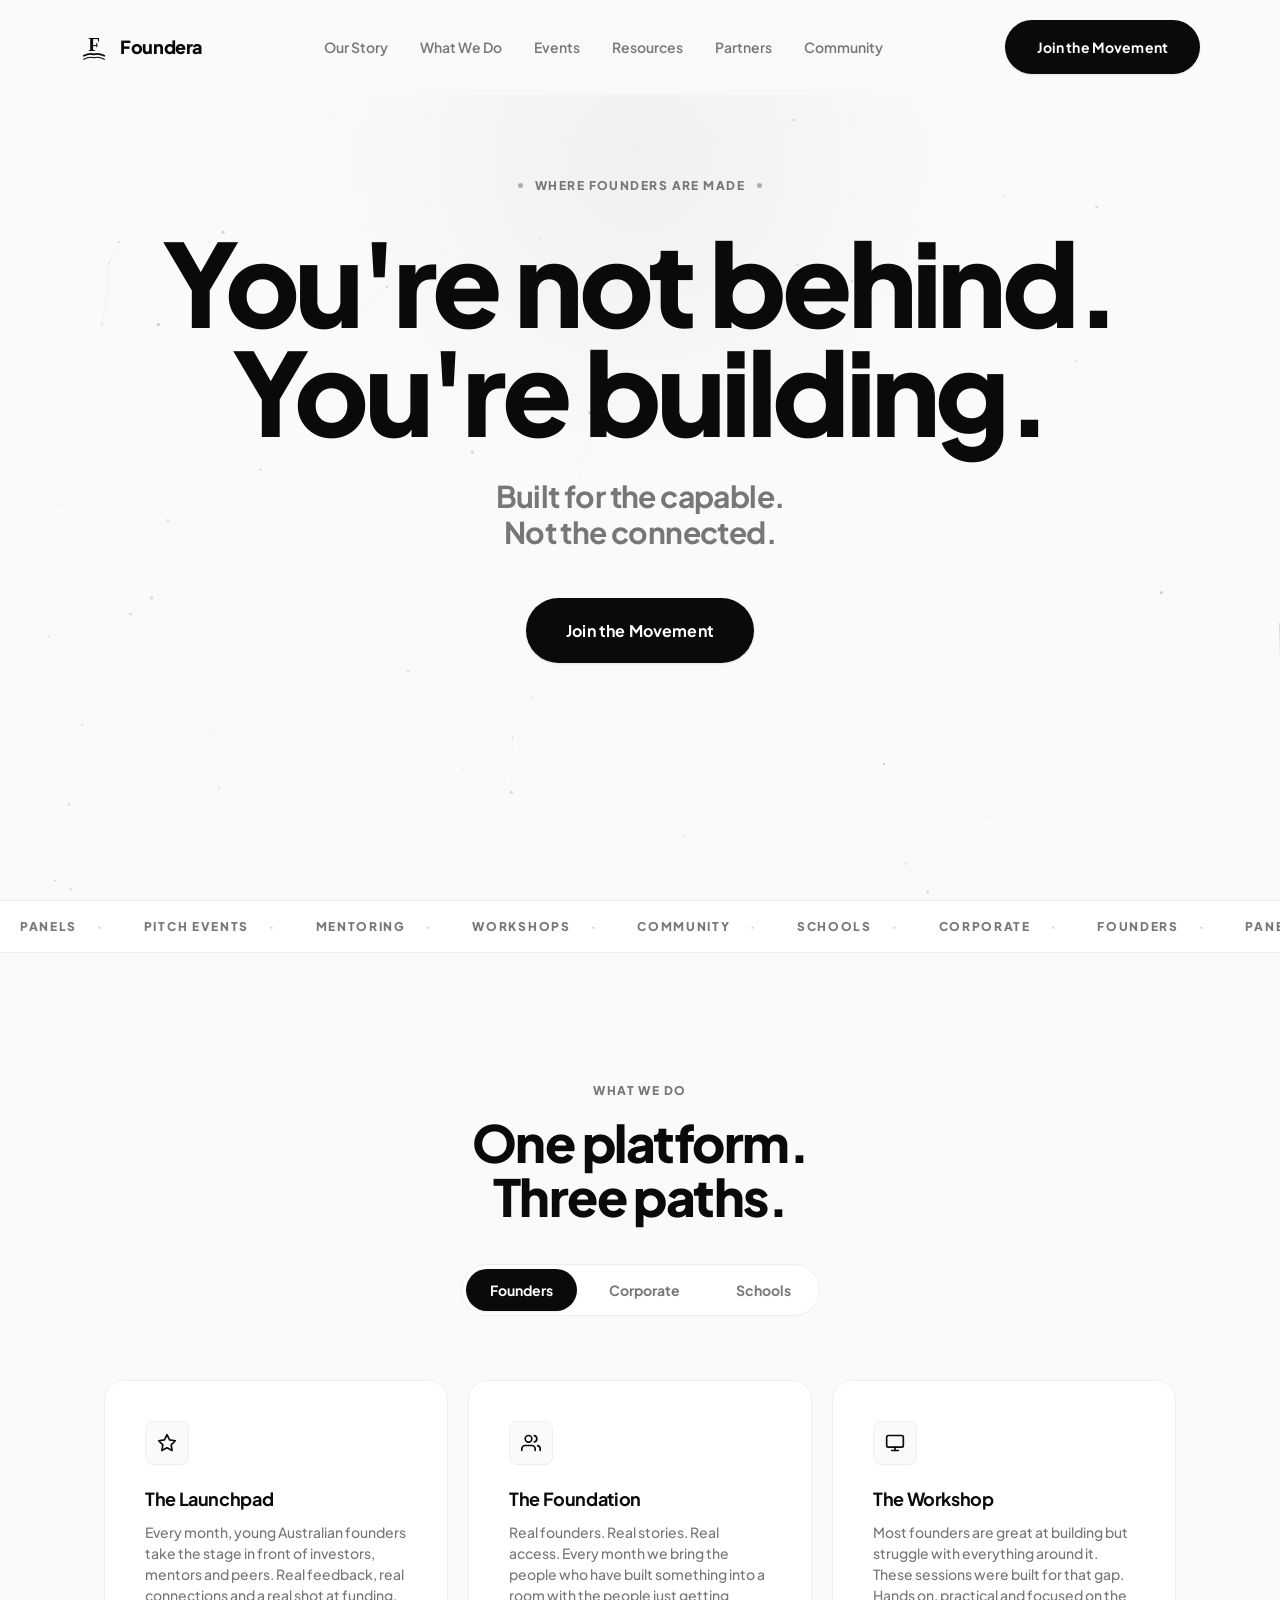
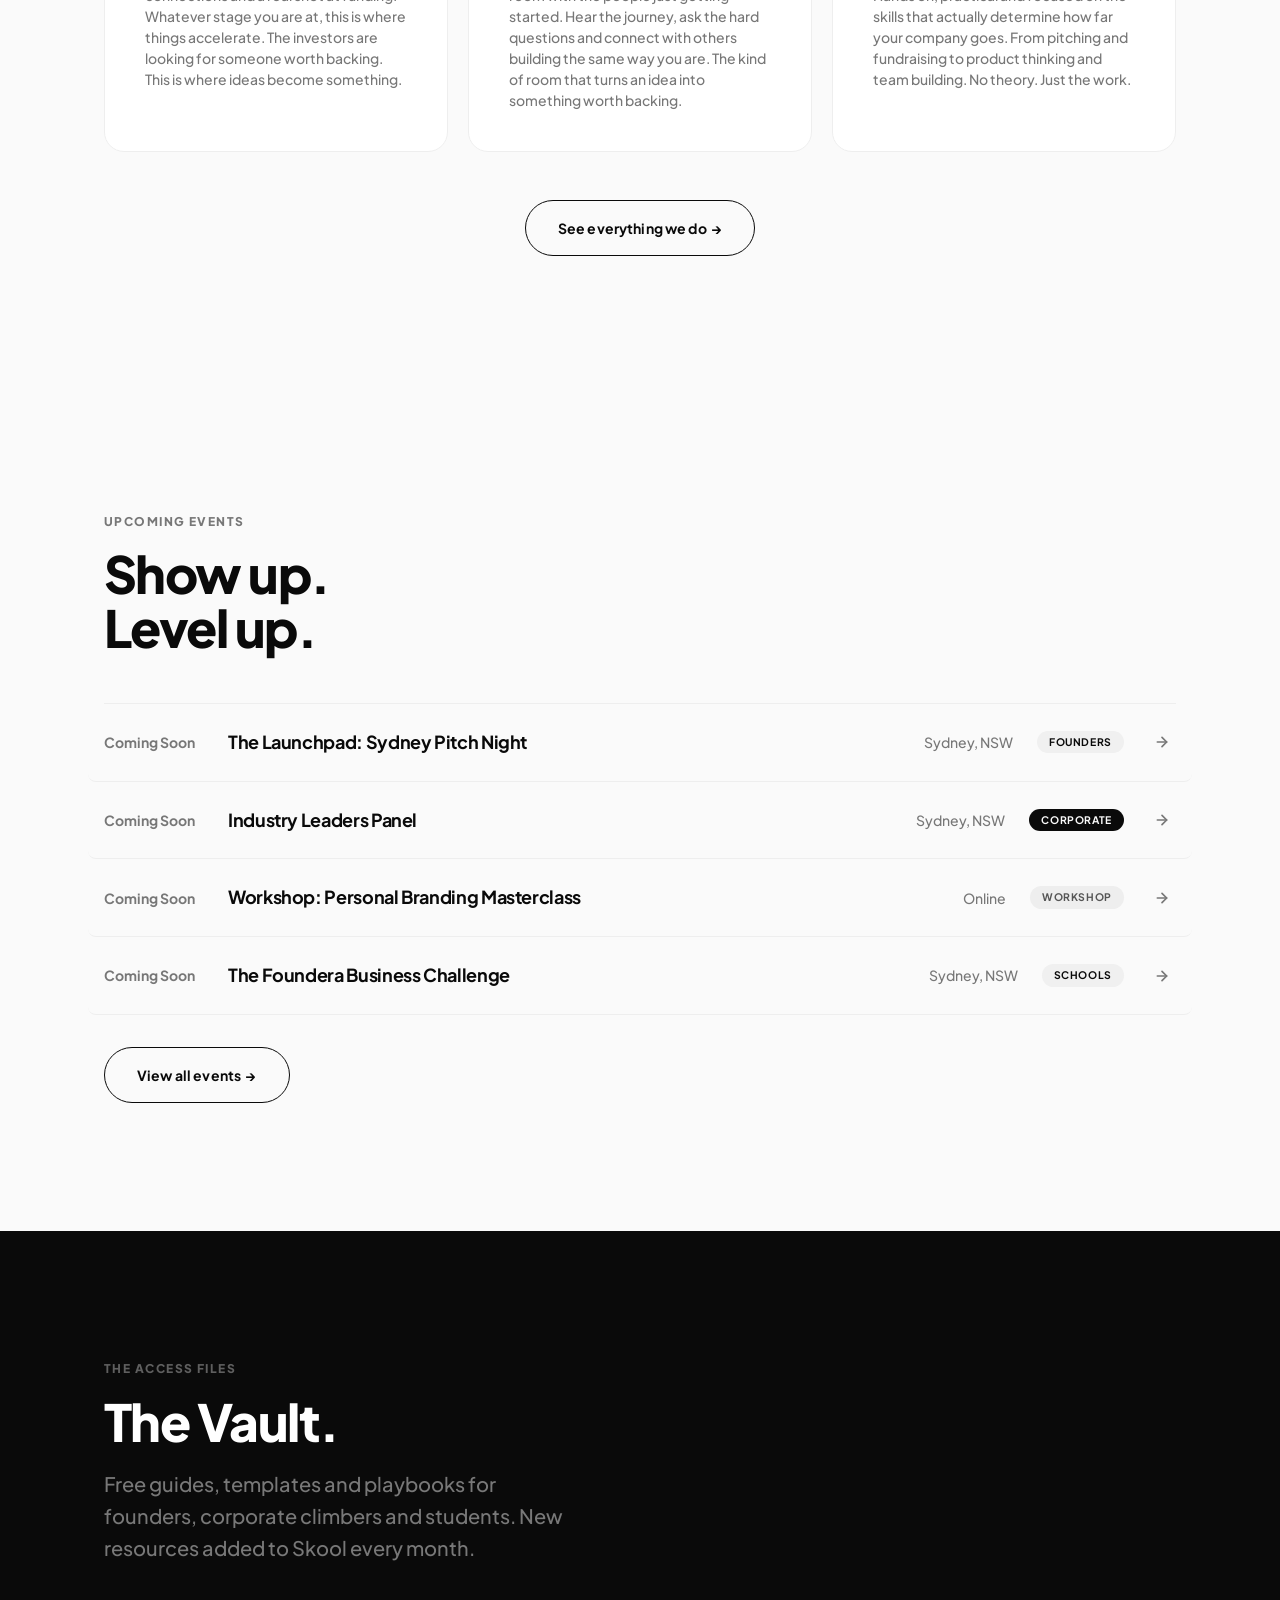
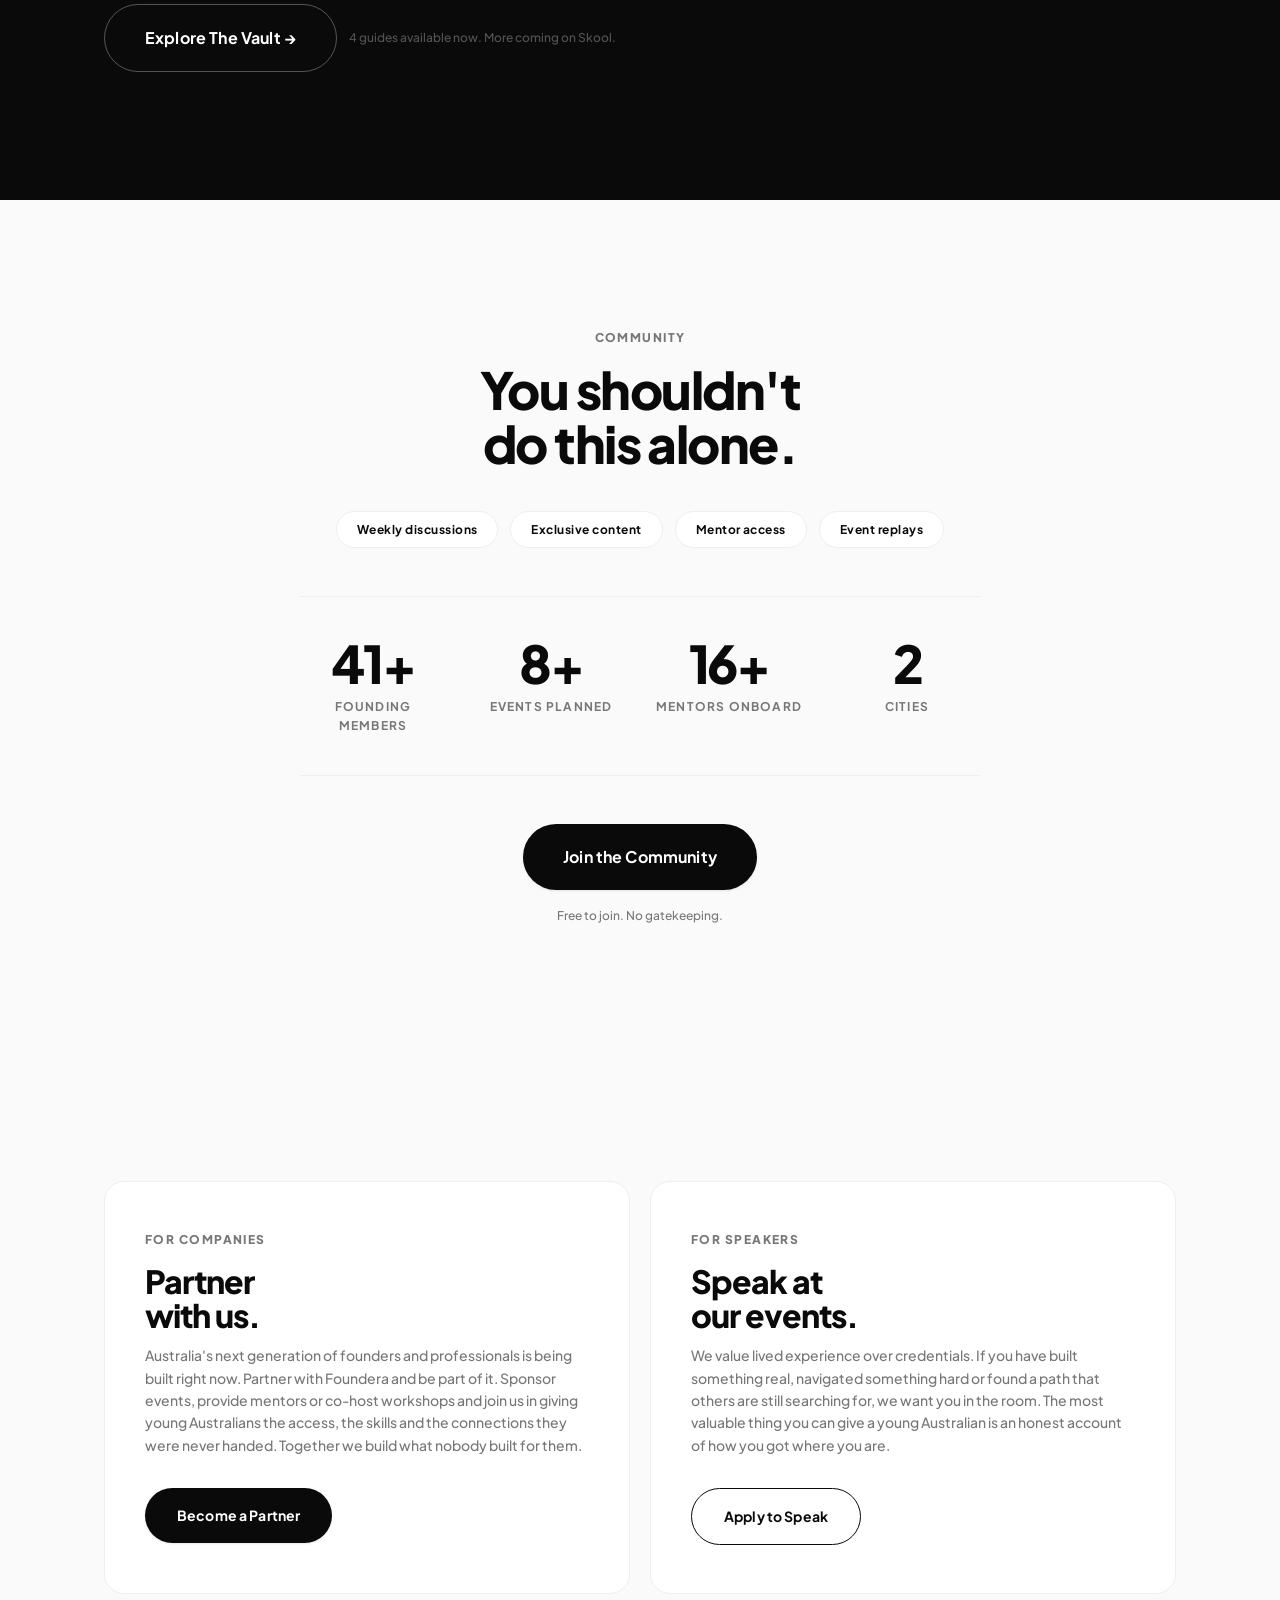
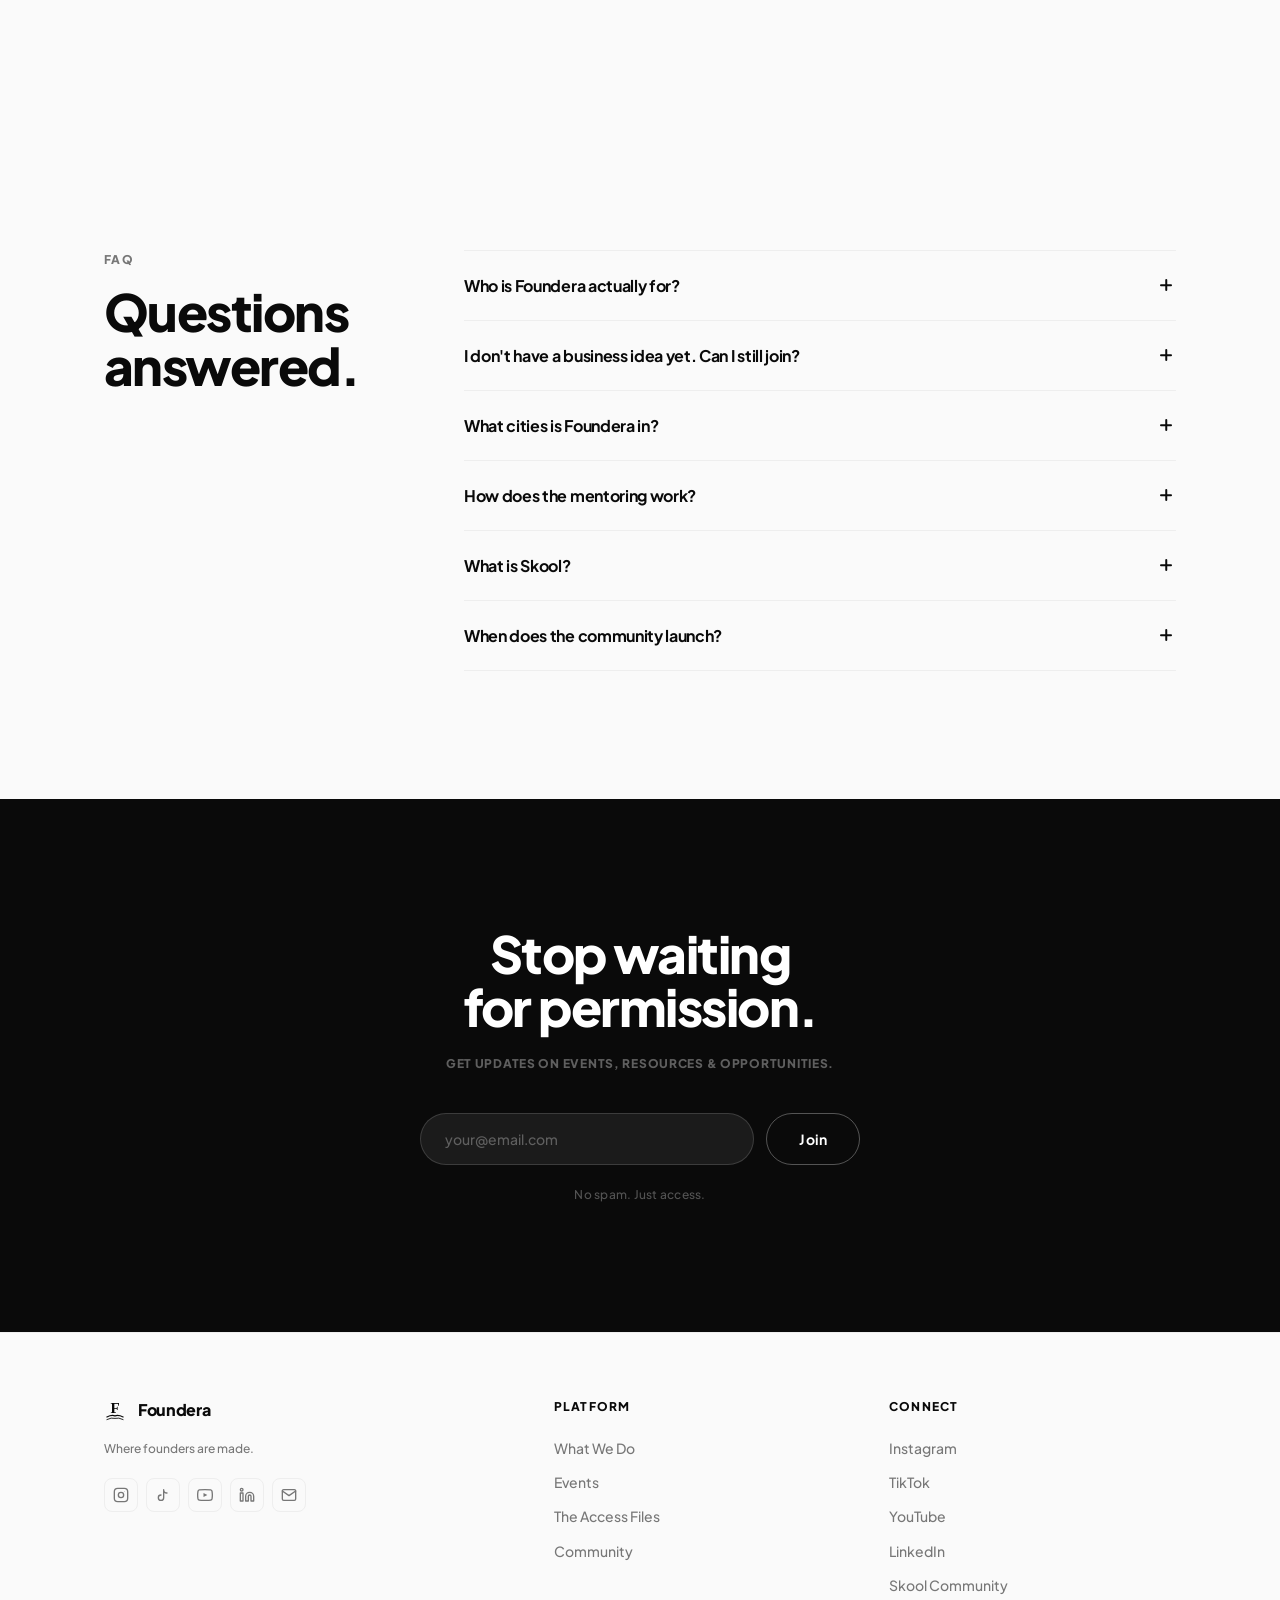
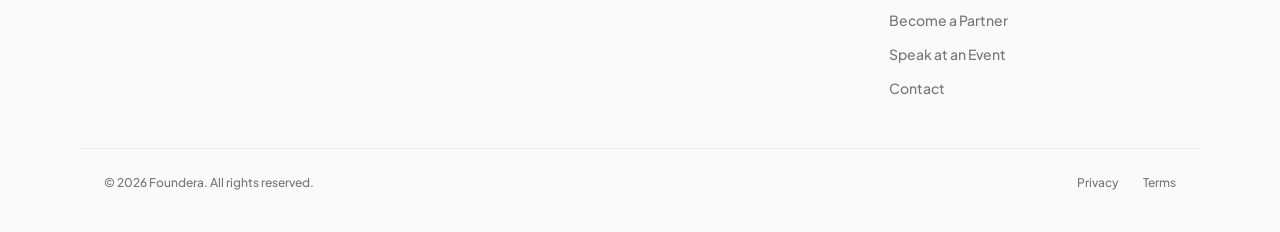
==== commit 957aa1a2: "Update YouTube URL, remove all em dashes, fix copyright to 2026" ====
--- a/index.html
+++ b/index.html
@@ -676,7 +676,7 @@
           <div class="footer-social">
             <a href="https://www.instagram.com/foundera.au" target="_blank" rel="noopener noreferrer" class="footer-social-icon" aria-label="Instagram"><svg width="16" height="16" viewBox="0 0 24 24" fill="none" stroke="currentColor" stroke-width="2" stroke-linecap="round" stroke-linejoin="round"><rect x="2" y="2" width="20" height="20" rx="5"/><circle cx="12" cy="12" r="4"/><circle cx="17.5" cy="6.5" r="0.5" fill="currentColor" stroke="none"/></svg></a>
             <a href="https://www.tiktok.com/@foundera.au" target="_blank" rel="noopener noreferrer" class="footer-social-icon" aria-label="TikTok"><svg width="16" height="16" viewBox="0 0 24 24" fill="none" stroke="currentColor" stroke-width="2" stroke-linecap="round" stroke-linejoin="round"><path d="M9 12a4 4 0 1 0 4 4V4a5 5 0 0 0 5 5"/></svg></a>
-            <a href="https://www.youtube.com/@foundera" target="_blank" rel="noopener noreferrer" class="footer-social-icon" aria-label="YouTube"><svg width="16" height="16" viewBox="0 0 24 24" fill="none" stroke="currentColor" stroke-width="2" stroke-linecap="round" stroke-linejoin="round"><path d="M22.54 6.42a2.78 2.78 0 0 0-1.95-1.96C18.88 4 12 4 12 4s-6.88 0-8.59.46a2.78 2.78 0 0 0-1.95 1.96A29 29 0 0 0 1 12a29 29 0 0 0 .46 5.58A2.78 2.78 0 0 0 3.41 19.54C5.12 20 12 20 12 20s6.88 0 8.59-.46a2.78 2.78 0 0 0 1.95-1.96A29 29 0 0 0 23 12a29 29 0 0 0-.46-5.58z"/><polygon points="9.75 15.02 15.5 12 9.75 8.98 9.75 15.02" fill="currentColor" stroke="none"/></svg></a>
+            <a href="https://www.youtube.com/channel/UC0eTWTz_JZWW4TUMryIy4Uw" target="_blank" rel="noopener noreferrer" class="footer-social-icon" aria-label="YouTube"><svg width="16" height="16" viewBox="0 0 24 24" fill="none" stroke="currentColor" stroke-width="2" stroke-linecap="round" stroke-linejoin="round"><path d="M22.54 6.42a2.78 2.78 0 0 0-1.95-1.96C18.88 4 12 4 12 4s-6.88 0-8.59.46a2.78 2.78 0 0 0-1.95 1.96A29 29 0 0 0 1 12a29 29 0 0 0 .46 5.58A2.78 2.78 0 0 0 3.41 19.54C5.12 20 12 20 12 20s6.88 0 8.59-.46a2.78 2.78 0 0 0 1.95-1.96A29 29 0 0 0 23 12a29 29 0 0 0-.46-5.58z"/><polygon points="9.75 15.02 15.5 12 9.75 8.98 9.75 15.02" fill="currentColor" stroke="none"/></svg></a>
             <a href="https://www.linkedin.com/company/founderaau" target="_blank" rel="noopener noreferrer" class="footer-social-icon" aria-label="LinkedIn"><svg width="16" height="16" viewBox="0 0 24 24" fill="none" stroke="currentColor" stroke-width="2" stroke-linecap="round" stroke-linejoin="round"><path d="M16 8a6 6 0 0 1 6 6v7h-4v-7a2 2 0 0 0-2-2 2 2 0 0 0-2 2v7h-4v-7a6 6 0 0 1 6-6z"/><rect x="2" y="9" width="4" height="12"/><circle cx="4" cy="4" r="2"/></svg></a>
             <a href="mailto:team@founderaa.com.au" class="footer-social-icon" aria-label="Email"><svg width="16" height="16" viewBox="0 0 24 24" fill="none" stroke="currentColor" stroke-width="2" stroke-linecap="round" stroke-linejoin="round"><path d="M4 4h16c1.1 0 2 .9 2 2v12c0 1.1-.9 2-2 2H4c-1.1 0-2-.9-2-2V6c0-1.1.9-2 2-2z"/><polyline points="22,6 12,13 2,6"/></svg></a>
           </div>
@@ -695,7 +695,7 @@
           <nav class="footer-col-links">
             <a href="https://www.instagram.com/foundera.au" target="_blank" rel="noopener noreferrer" class="footer-link">Instagram</a>
             <a href="https://www.tiktok.com/@foundera.au" target="_blank" rel="noopener noreferrer" class="footer-link">TikTok</a>
-            <a href="https://www.youtube.com/@foundera" target="_blank" rel="noopener noreferrer" class="footer-link">YouTube</a>
+            <a href="https://www.youtube.com/channel/UC0eTWTz_JZWW4TUMryIy4Uw" target="_blank" rel="noopener noreferrer" class="footer-link">YouTube</a>
             <a href="https://www.linkedin.com/company/founderaau" target="_blank" rel="noopener noreferrer" class="footer-link">LinkedIn</a>
             <a href="https://www.skool.com" target="_blank" rel="noopener noreferrer" class="footer-link">Skool Community</a>
             <a href="partners.html"                               class="footer-link">Become a Partner</a>
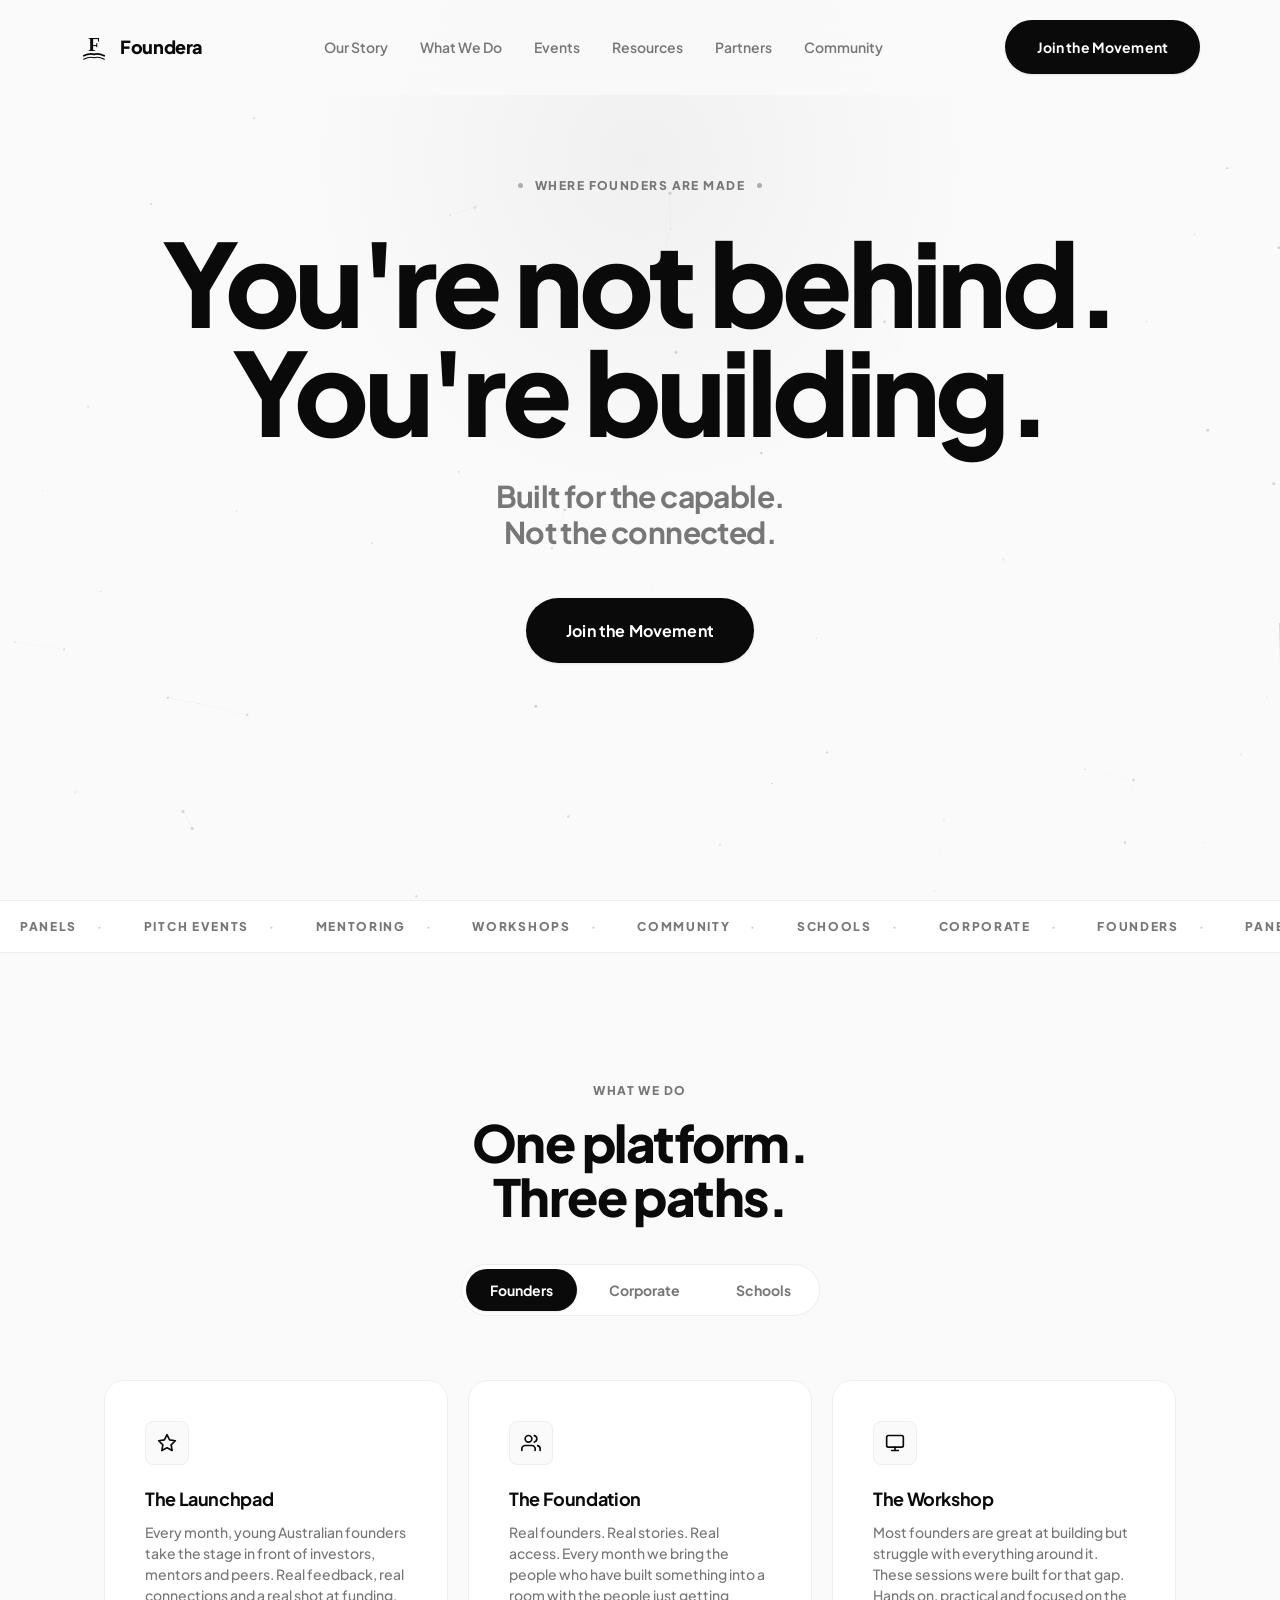
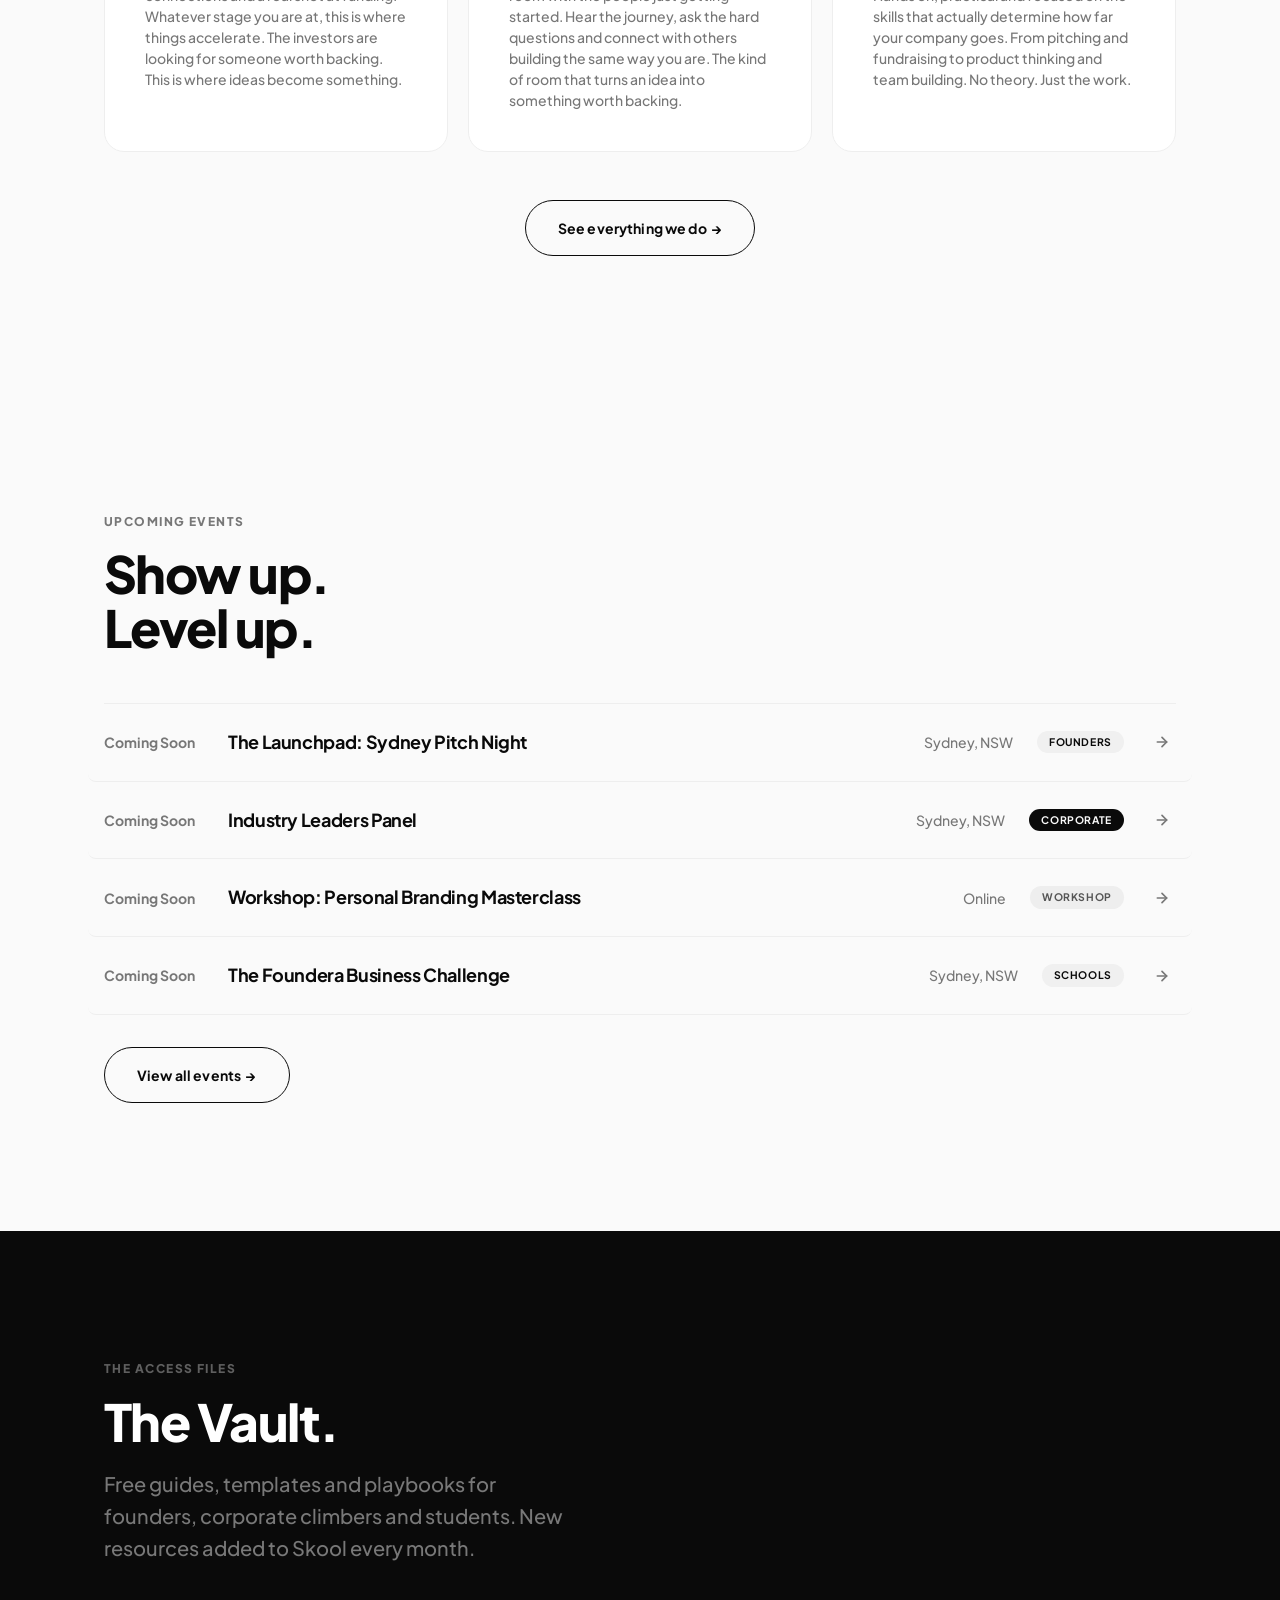
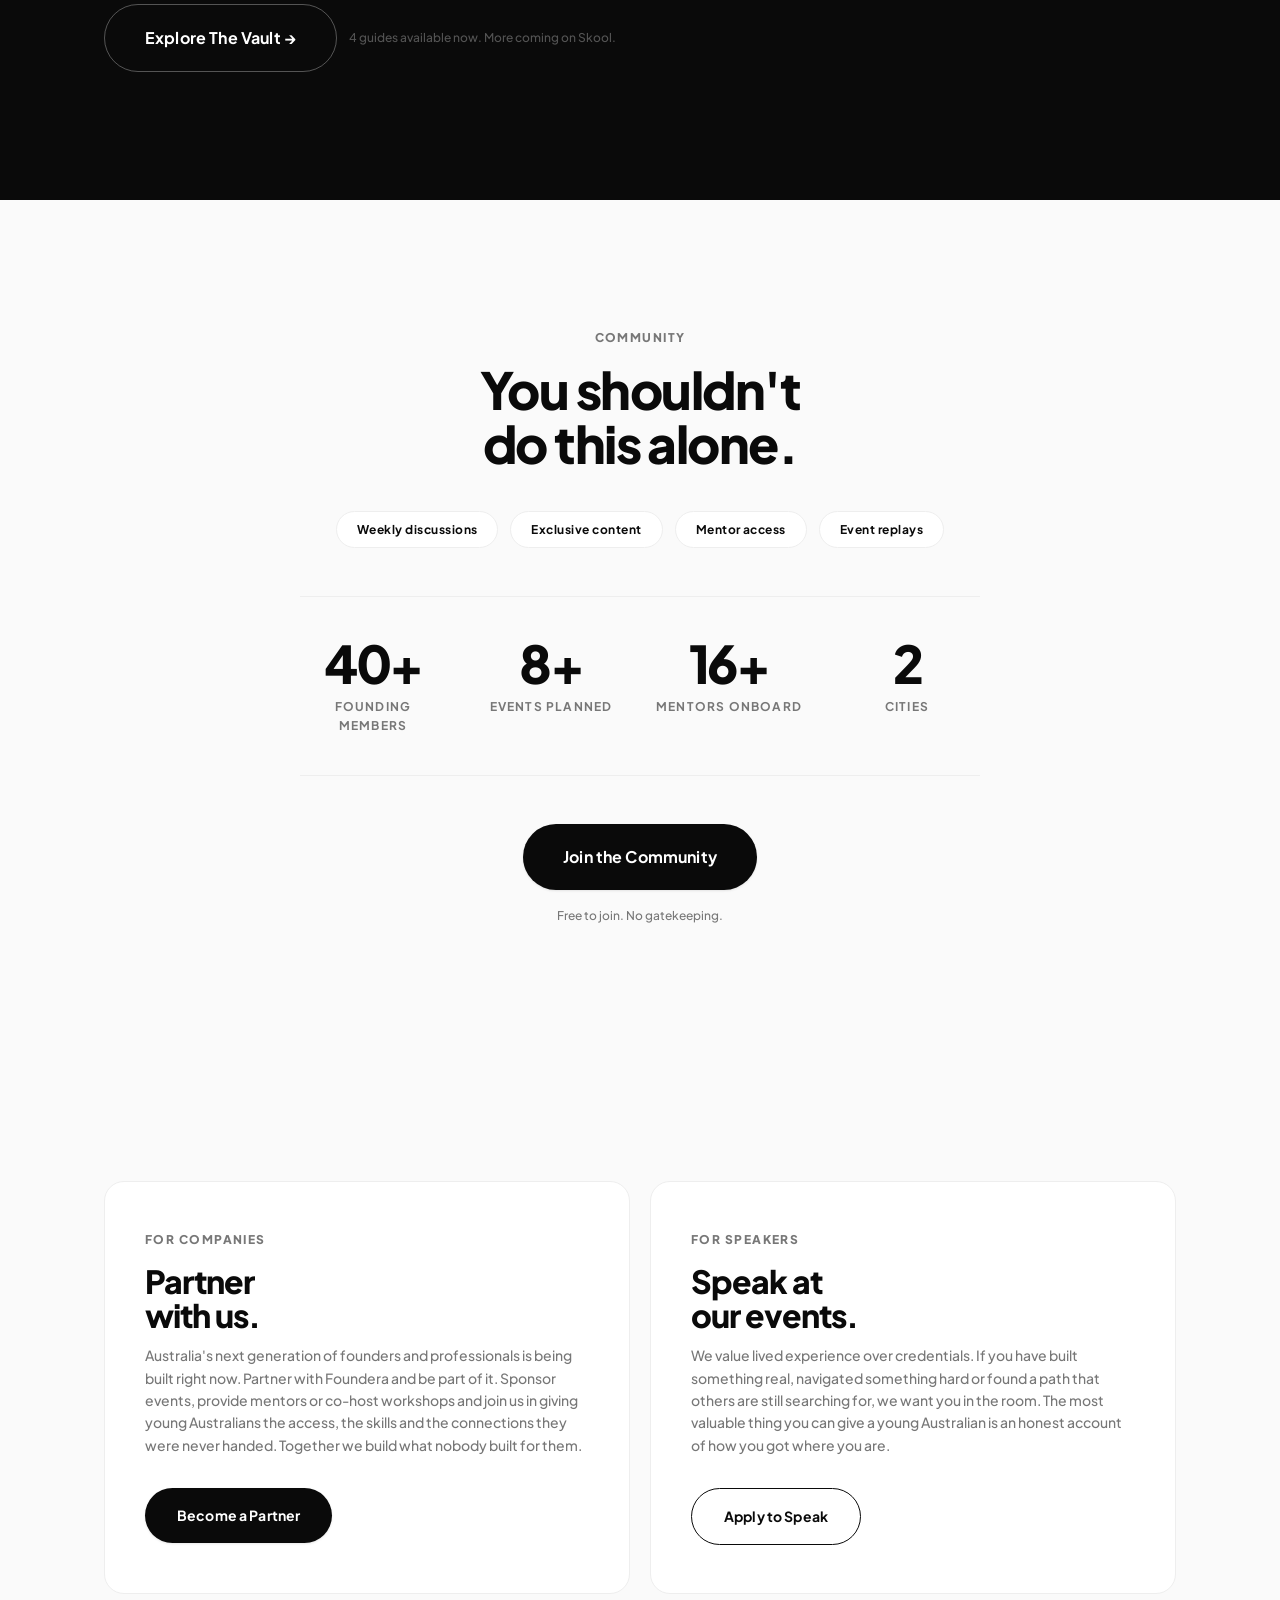
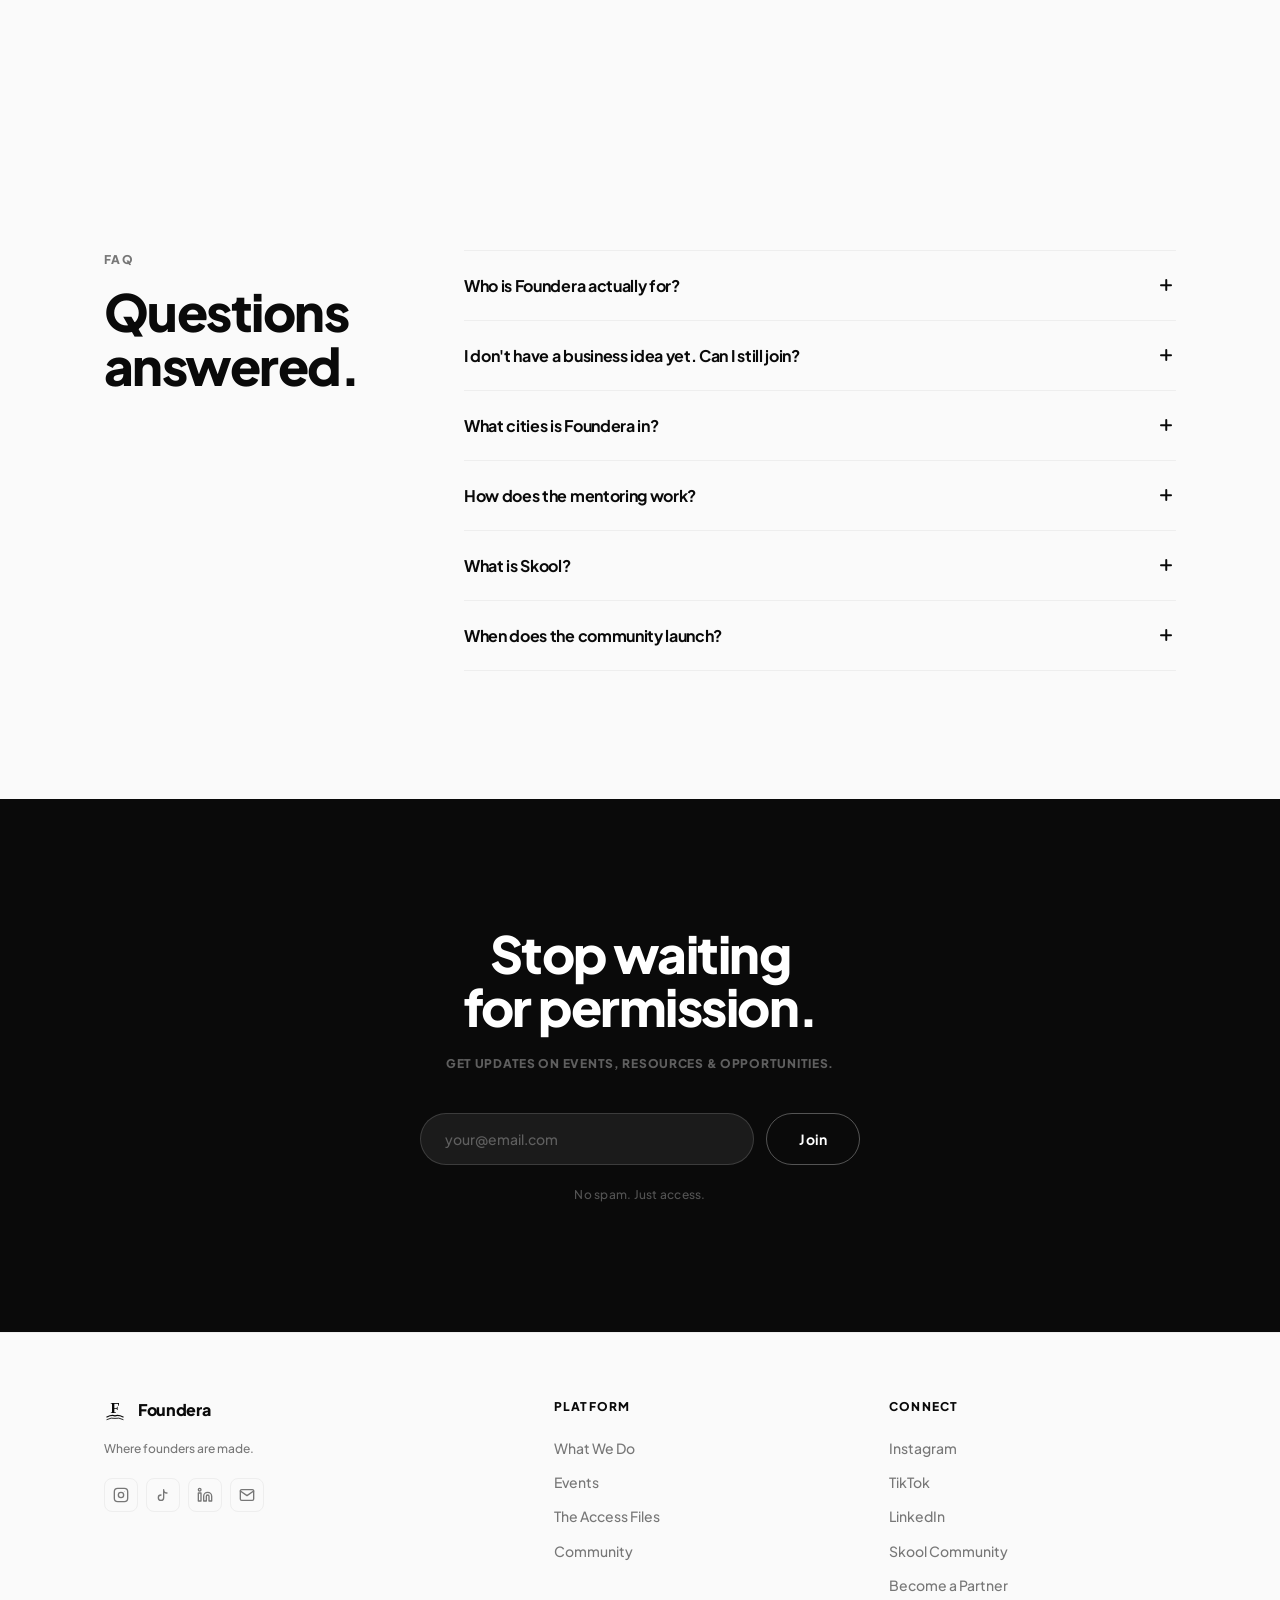
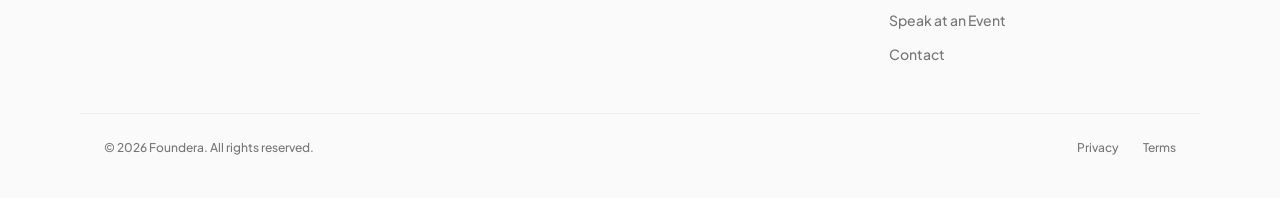
==== commit 9ce64b9e: "Remove YouTube links from all pages" ====
--- a/index.html
+++ b/index.html
@@ -676,7 +676,6 @@
           <div class="footer-social">
             <a href="https://www.instagram.com/foundera.au" target="_blank" rel="noopener noreferrer" class="footer-social-icon" aria-label="Instagram"><svg width="16" height="16" viewBox="0 0 24 24" fill="none" stroke="currentColor" stroke-width="2" stroke-linecap="round" stroke-linejoin="round"><rect x="2" y="2" width="20" height="20" rx="5"/><circle cx="12" cy="12" r="4"/><circle cx="17.5" cy="6.5" r="0.5" fill="currentColor" stroke="none"/></svg></a>
             <a href="https://www.tiktok.com/@foundera.au" target="_blank" rel="noopener noreferrer" class="footer-social-icon" aria-label="TikTok"><svg width="16" height="16" viewBox="0 0 24 24" fill="none" stroke="currentColor" stroke-width="2" stroke-linecap="round" stroke-linejoin="round"><path d="M9 12a4 4 0 1 0 4 4V4a5 5 0 0 0 5 5"/></svg></a>
-            <a href="https://www.youtube.com/channel/UC0eTWTz_JZWW4TUMryIy4Uw" target="_blank" rel="noopener noreferrer" class="footer-social-icon" aria-label="YouTube"><svg width="16" height="16" viewBox="0 0 24 24" fill="none" stroke="currentColor" stroke-width="2" stroke-linecap="round" stroke-linejoin="round"><path d="M22.54 6.42a2.78 2.78 0 0 0-1.95-1.96C18.88 4 12 4 12 4s-6.88 0-8.59.46a2.78 2.78 0 0 0-1.95 1.96A29 29 0 0 0 1 12a29 29 0 0 0 .46 5.58A2.78 2.78 0 0 0 3.41 19.54C5.12 20 12 20 12 20s6.88 0 8.59-.46a2.78 2.78 0 0 0 1.95-1.96A29 29 0 0 0 23 12a29 29 0 0 0-.46-5.58z"/><polygon points="9.75 15.02 15.5 12 9.75 8.98 9.75 15.02" fill="currentColor" stroke="none"/></svg></a>
             <a href="https://www.linkedin.com/company/founderaau" target="_blank" rel="noopener noreferrer" class="footer-social-icon" aria-label="LinkedIn"><svg width="16" height="16" viewBox="0 0 24 24" fill="none" stroke="currentColor" stroke-width="2" stroke-linecap="round" stroke-linejoin="round"><path d="M16 8a6 6 0 0 1 6 6v7h-4v-7a2 2 0 0 0-2-2 2 2 0 0 0-2 2v7h-4v-7a6 6 0 0 1 6-6z"/><rect x="2" y="9" width="4" height="12"/><circle cx="4" cy="4" r="2"/></svg></a>
             <a href="mailto:team@founderaa.com.au" class="footer-social-icon" aria-label="Email"><svg width="16" height="16" viewBox="0 0 24 24" fill="none" stroke="currentColor" stroke-width="2" stroke-linecap="round" stroke-linejoin="round"><path d="M4 4h16c1.1 0 2 .9 2 2v12c0 1.1-.9 2-2 2H4c-1.1 0-2-.9-2-2V6c0-1.1.9-2 2-2z"/><polyline points="22,6 12,13 2,6"/></svg></a>
           </div>
@@ -695,7 +694,6 @@
           <nav class="footer-col-links">
             <a href="https://www.instagram.com/foundera.au" target="_blank" rel="noopener noreferrer" class="footer-link">Instagram</a>
             <a href="https://www.tiktok.com/@foundera.au" target="_blank" rel="noopener noreferrer" class="footer-link">TikTok</a>
-            <a href="https://www.youtube.com/channel/UC0eTWTz_JZWW4TUMryIy4Uw" target="_blank" rel="noopener noreferrer" class="footer-link">YouTube</a>
             <a href="https://www.linkedin.com/company/founderaau" target="_blank" rel="noopener noreferrer" class="footer-link">LinkedIn</a>
             <a href="https://www.skool.com" target="_blank" rel="noopener noreferrer" class="footer-link">Skool Community</a>
             <a href="partners.html"                               class="footer-link">Become a Partner</a>
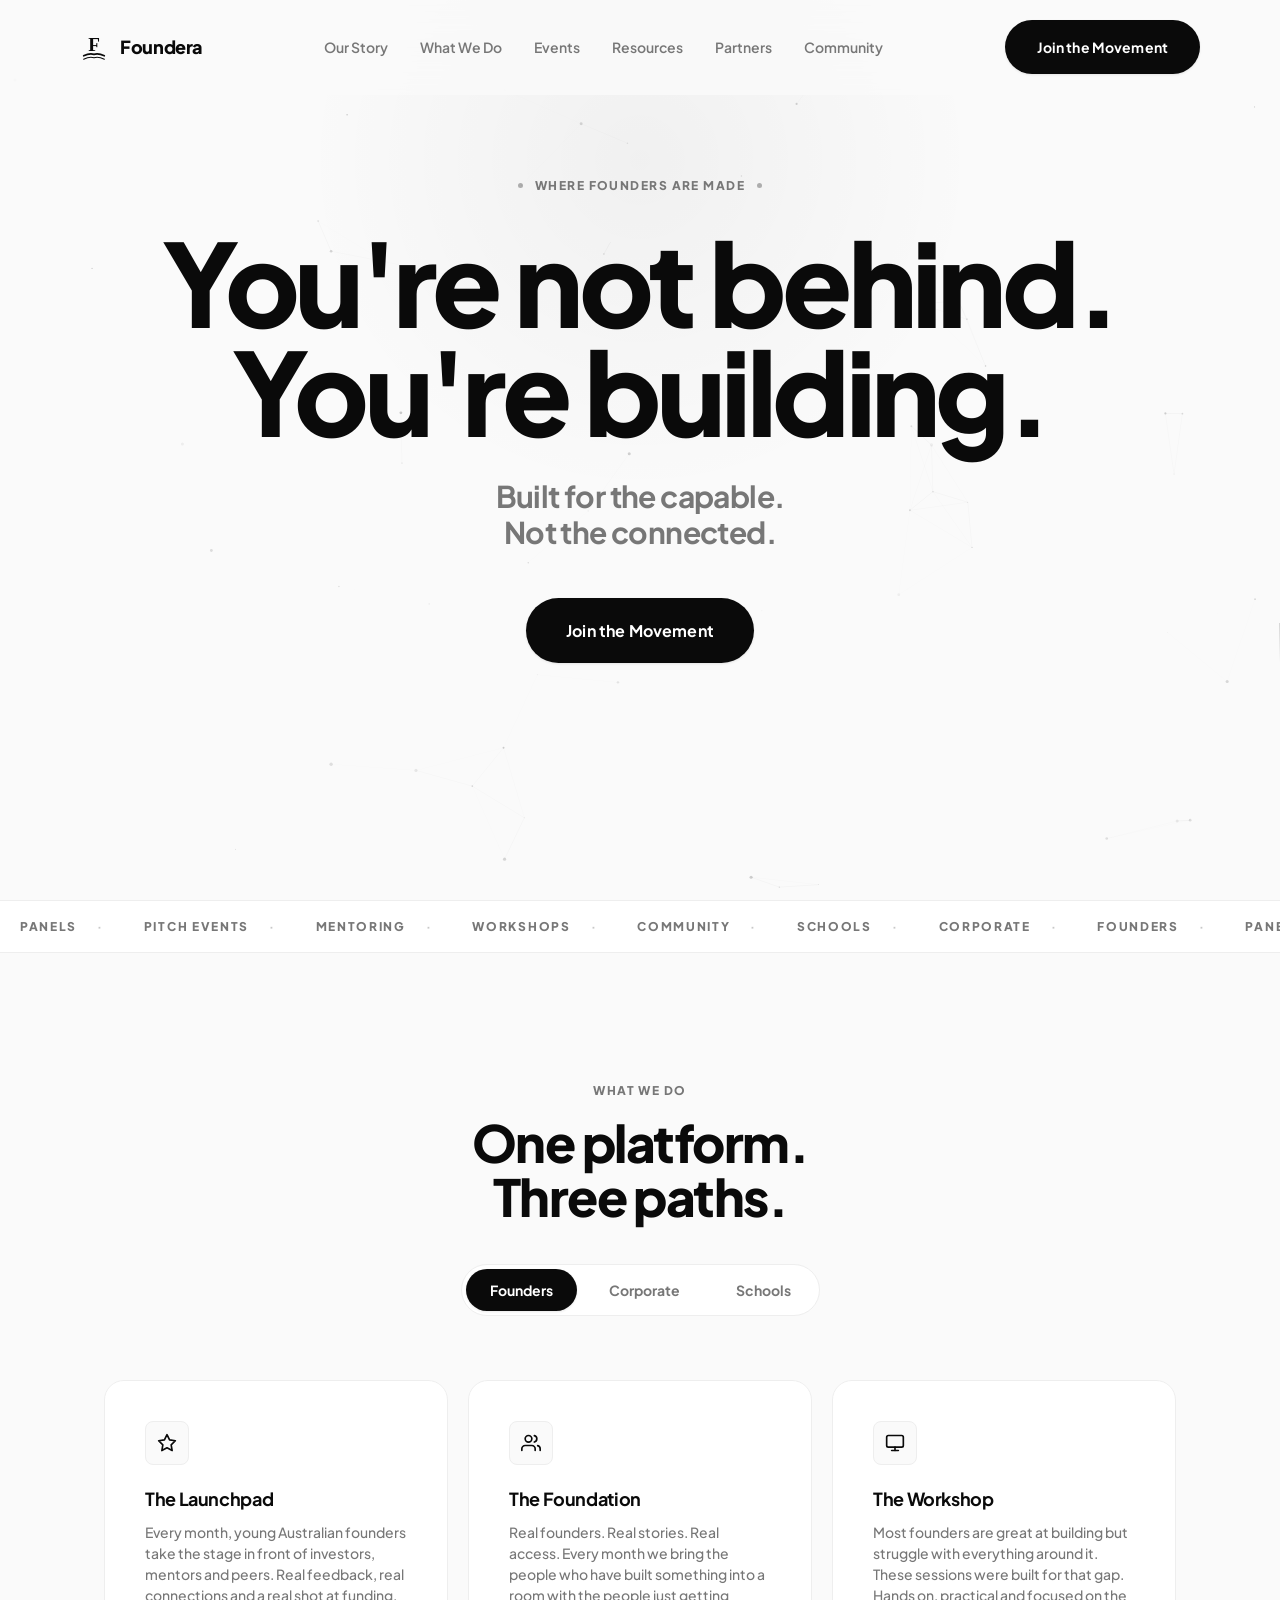
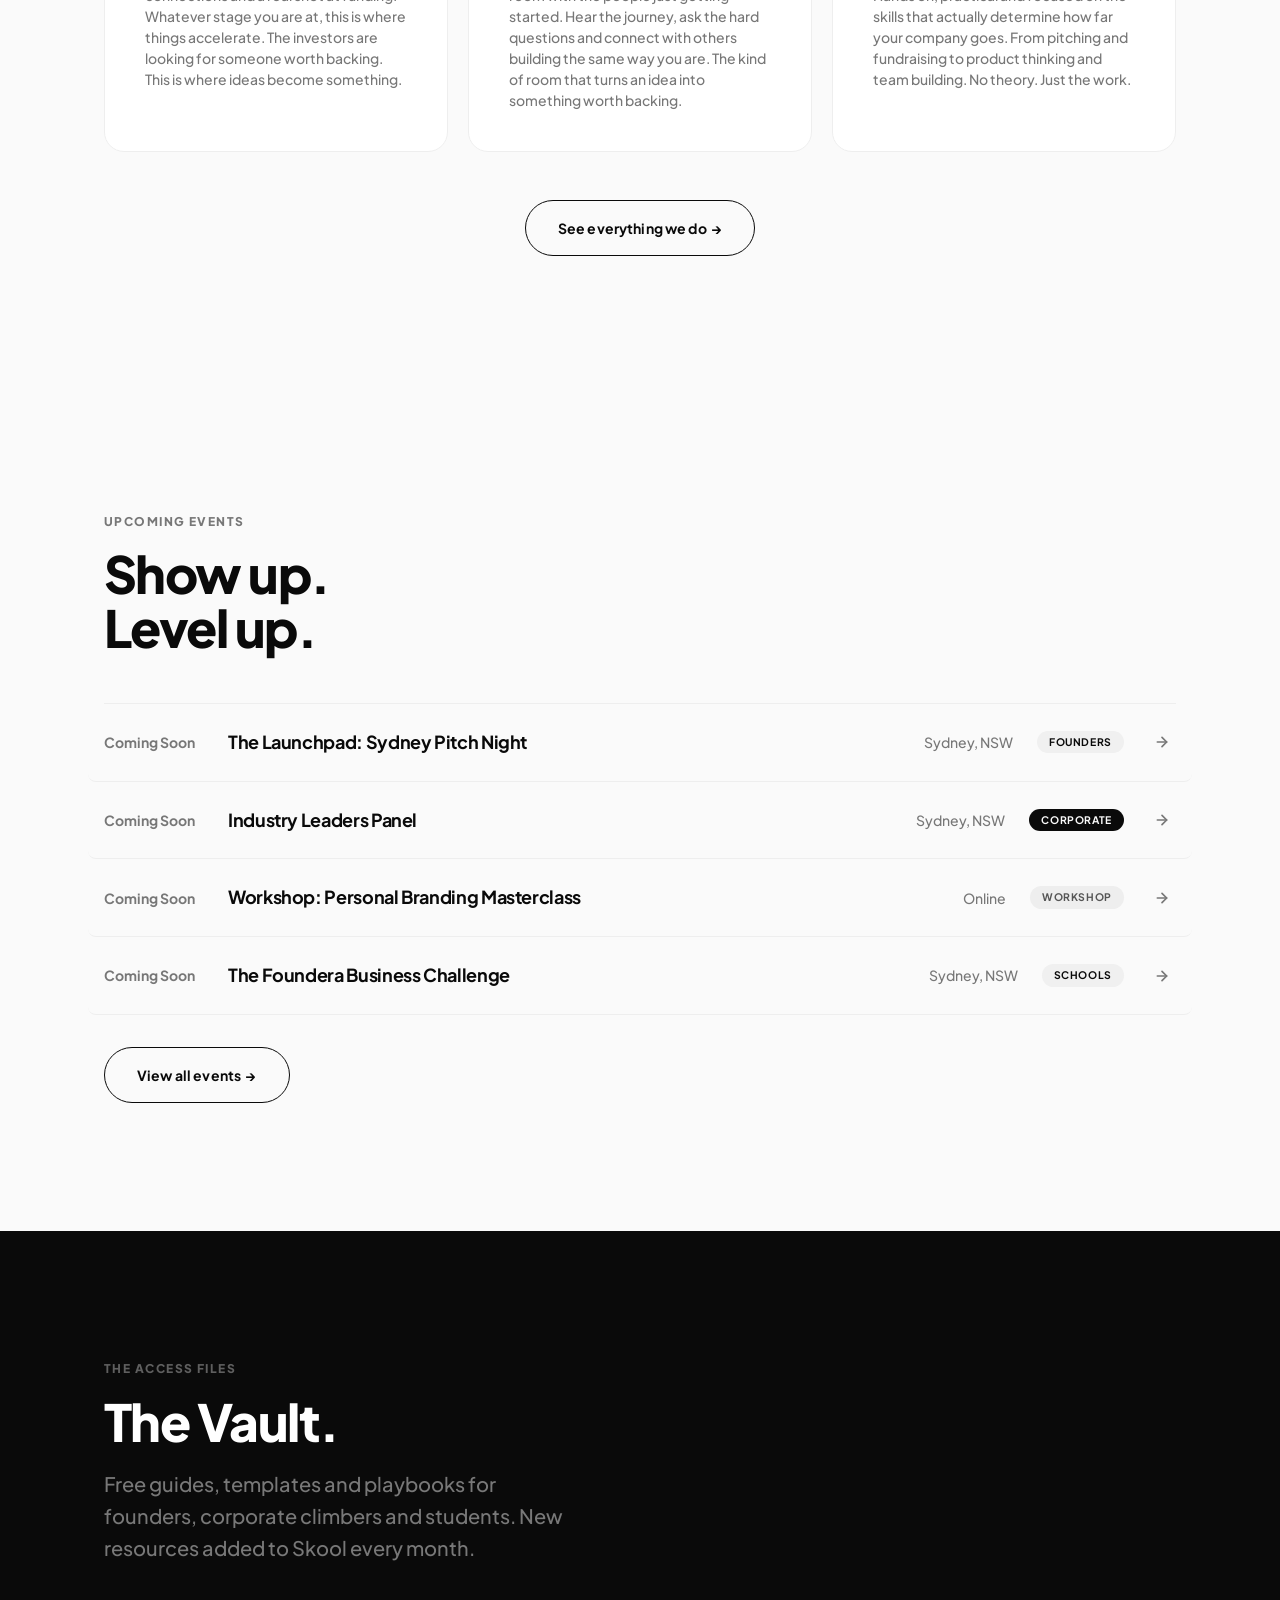
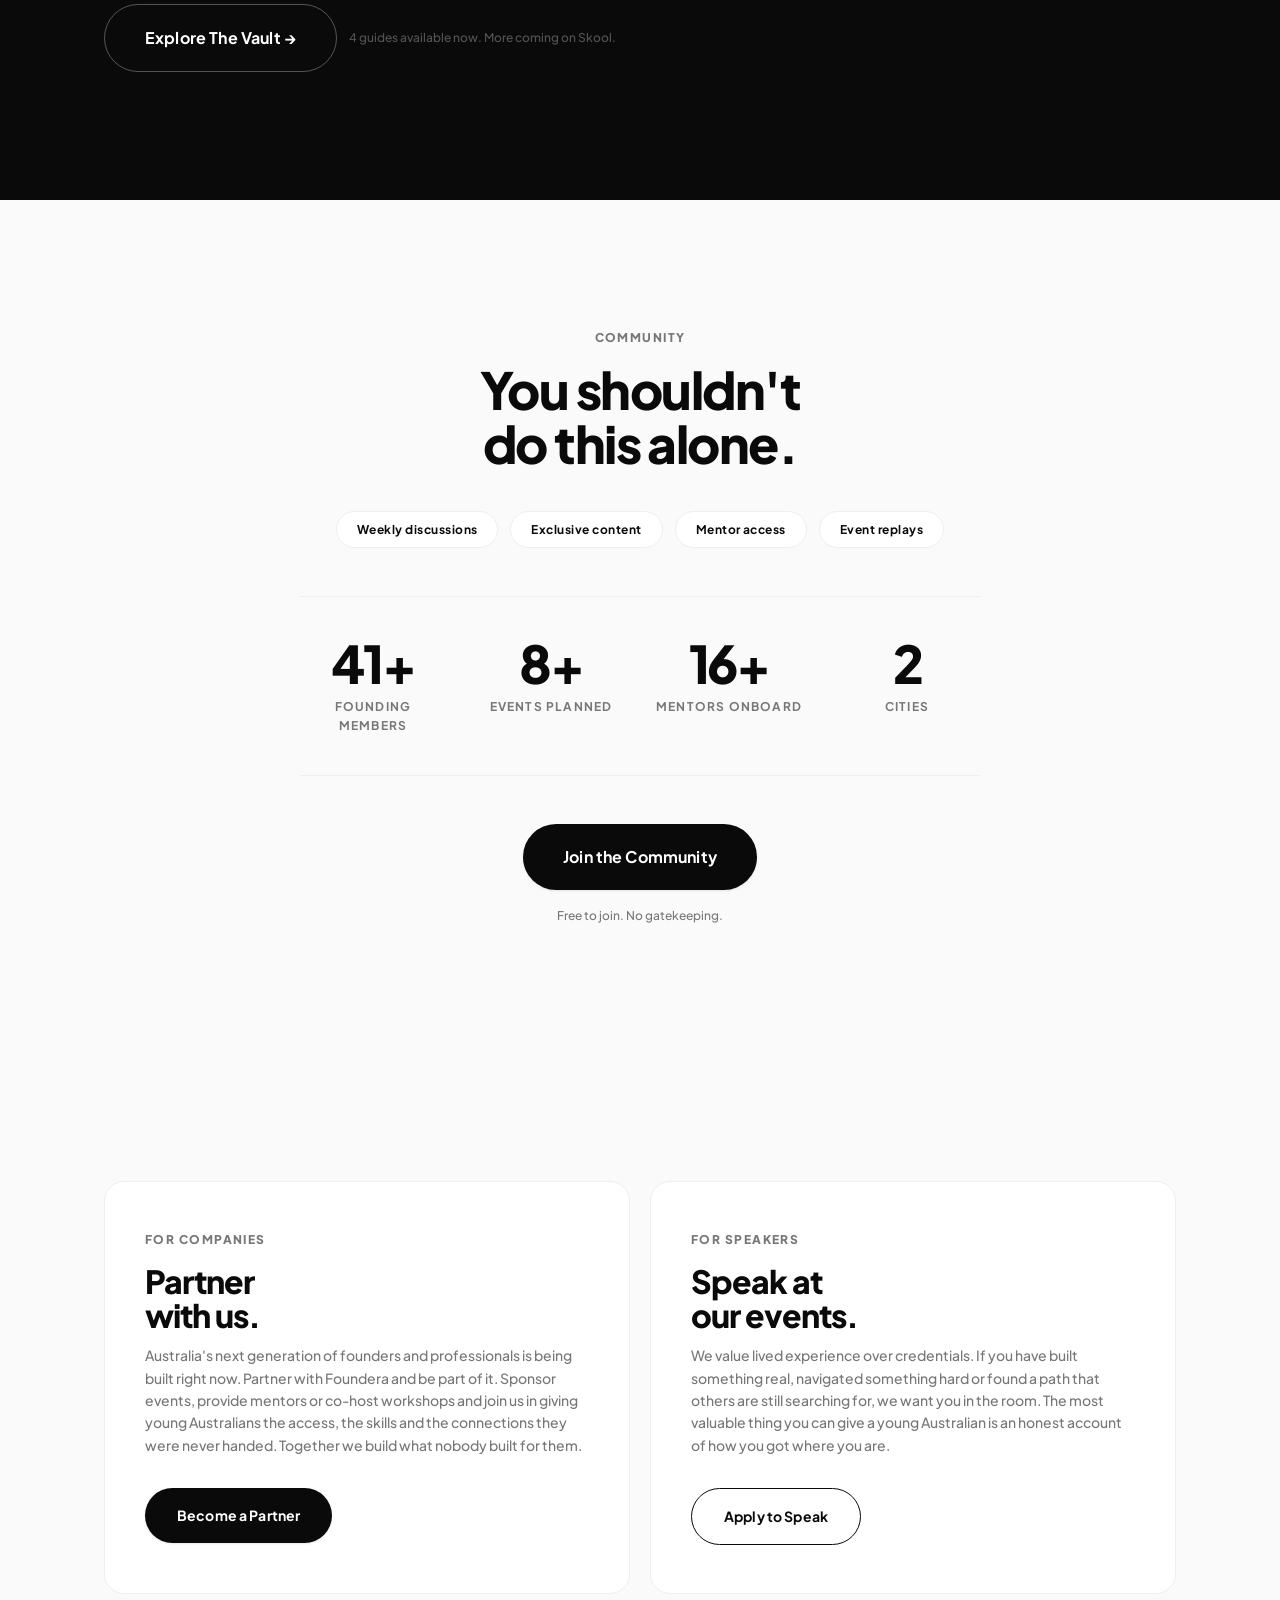
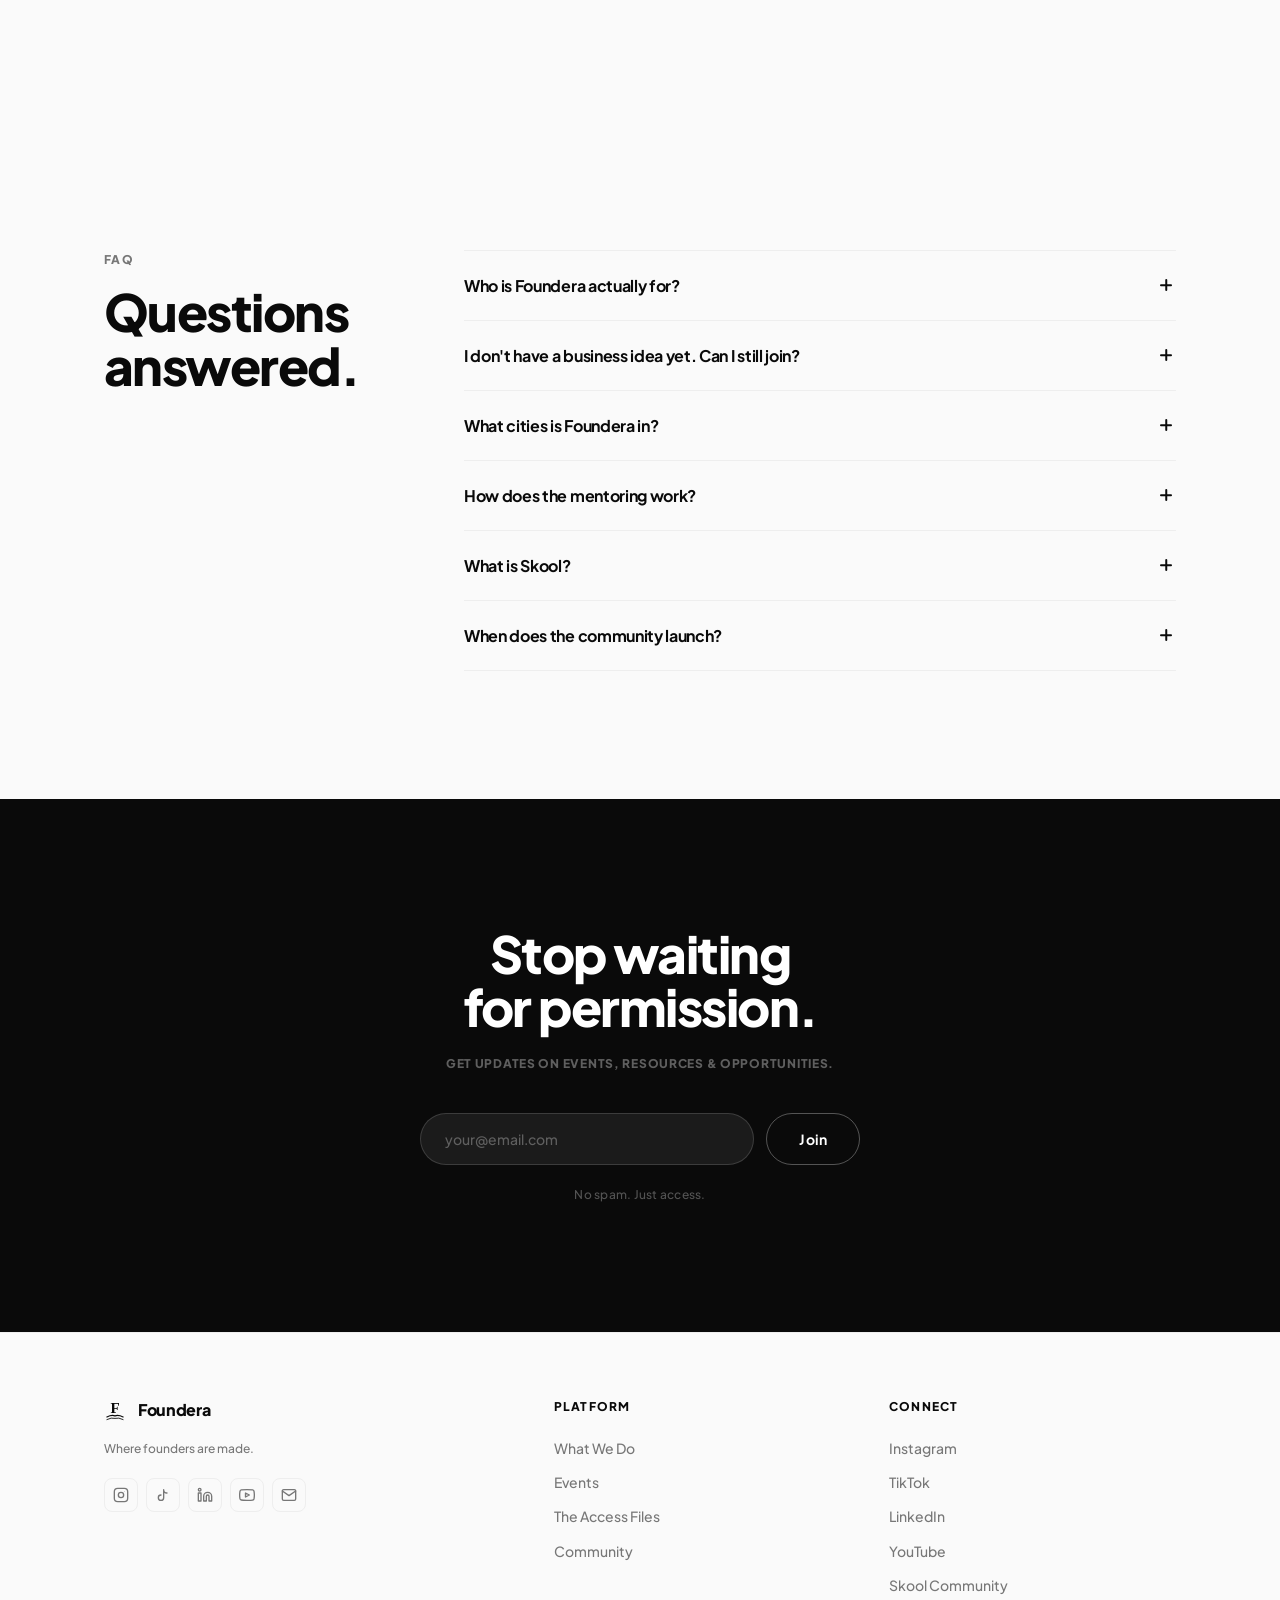
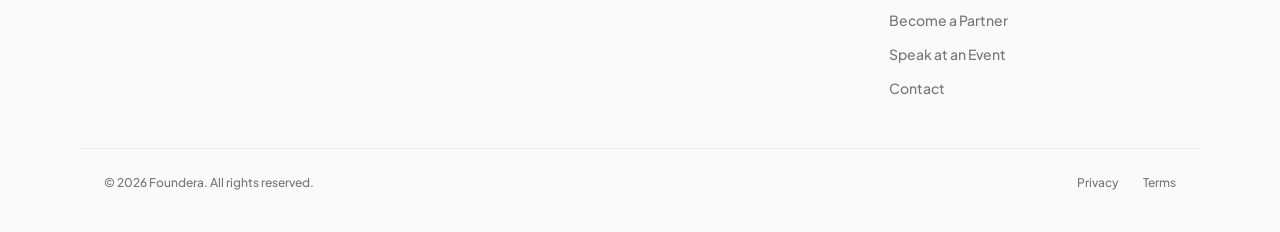
==== commit 0c6fc001: "Add YouTube links, remove em dashes, update community page copy - Added YouTube social icon and Conn" ====
--- a/index.html
+++ b/index.html
@@ -65,7 +65,7 @@
       50%       { transform: translateY(-5px); }
     }
 
-    /* 3-D card tilt — transition handles smooth snap-back */
+    /* 3-D card tilt: transition handles smooth snap-back */
     .card {
       transform-style: preserve-3d;
       transition: transform 0.18s cubic-bezier(0.25,0.46,0.45,0.94),
@@ -677,6 +677,7 @@
             <a href="https://www.instagram.com/foundera.au" target="_blank" rel="noopener noreferrer" class="footer-social-icon" aria-label="Instagram"><svg width="16" height="16" viewBox="0 0 24 24" fill="none" stroke="currentColor" stroke-width="2" stroke-linecap="round" stroke-linejoin="round"><rect x="2" y="2" width="20" height="20" rx="5"/><circle cx="12" cy="12" r="4"/><circle cx="17.5" cy="6.5" r="0.5" fill="currentColor" stroke="none"/></svg></a>
             <a href="https://www.tiktok.com/@foundera.au" target="_blank" rel="noopener noreferrer" class="footer-social-icon" aria-label="TikTok"><svg width="16" height="16" viewBox="0 0 24 24" fill="none" stroke="currentColor" stroke-width="2" stroke-linecap="round" stroke-linejoin="round"><path d="M9 12a4 4 0 1 0 4 4V4a5 5 0 0 0 5 5"/></svg></a>
             <a href="https://www.linkedin.com/company/founderaau" target="_blank" rel="noopener noreferrer" class="footer-social-icon" aria-label="LinkedIn"><svg width="16" height="16" viewBox="0 0 24 24" fill="none" stroke="currentColor" stroke-width="2" stroke-linecap="round" stroke-linejoin="round"><path d="M16 8a6 6 0 0 1 6 6v7h-4v-7a2 2 0 0 0-2-2 2 2 0 0 0-2 2v7h-4v-7a6 6 0 0 1 6-6z"/><rect x="2" y="9" width="4" height="12"/><circle cx="4" cy="4" r="2"/></svg></a>
+            <a href="https://www.youtube.com/@Founderaa" target="_blank" rel="noopener noreferrer" class="footer-social-icon" aria-label="YouTube"><svg width="16" height="16" viewBox="0 0 24 24" fill="none" stroke="currentColor" stroke-width="2" stroke-linecap="round" stroke-linejoin="round"><path d="M22.54 6.42a2.78 2.78 0 0 0-1.95-1.96C18.88 4 12 4 12 4s-6.88 0-8.59.46a2.78 2.78 0 0 0-1.95 1.96A29 29 0 0 0 1 12a29 29 0 0 0 .46 5.58A2.78 2.78 0 0 0 3.41 19.5C5.12 20 12 20 12 20s6.88 0 8.59-.46a2.78 2.78 0 0 0 1.95-1.96A29 29 0 0 0 23 12a29 29 0 0 0-.46-5.58z"/><polygon points="9.75 15.02 15.5 12 9.75 8.98 9.75 15.02"/></svg></a>
             <a href="mailto:team@founderaa.com.au" class="footer-social-icon" aria-label="Email"><svg width="16" height="16" viewBox="0 0 24 24" fill="none" stroke="currentColor" stroke-width="2" stroke-linecap="round" stroke-linejoin="round"><path d="M4 4h16c1.1 0 2 .9 2 2v12c0 1.1-.9 2-2 2H4c-1.1 0-2-.9-2-2V6c0-1.1.9-2 2-2z"/><polyline points="22,6 12,13 2,6"/></svg></a>
           </div>
         </div>
@@ -695,6 +696,7 @@
             <a href="https://www.instagram.com/foundera.au" target="_blank" rel="noopener noreferrer" class="footer-link">Instagram</a>
             <a href="https://www.tiktok.com/@foundera.au" target="_blank" rel="noopener noreferrer" class="footer-link">TikTok</a>
             <a href="https://www.linkedin.com/company/founderaau" target="_blank" rel="noopener noreferrer" class="footer-link">LinkedIn</a>
+            <a href="https://www.youtube.com/@Founderaa" target="_blank" rel="noopener noreferrer" class="footer-link">YouTube</a>
             <a href="https://www.skool.com" target="_blank" rel="noopener noreferrer" class="footer-link">Skool Community</a>
             <a href="partners.html"                               class="footer-link">Become a Partner</a>
             <a href="partners.html#speak"                         class="footer-link">Speak at an Event</a>
@@ -813,7 +815,7 @@
 
       window.addEventListener('resize', resize, { passive: true });
 
-      /* Pause canvas when hero is off-screen — saves battery */
+      /* Pause canvas when hero is off-screen, saves battery */
       var heroEl = canvas.closest('.hero');
       new IntersectionObserver(function (entries) {
         if (entries[0].isIntersecting) { if (!raf) draw(); }
